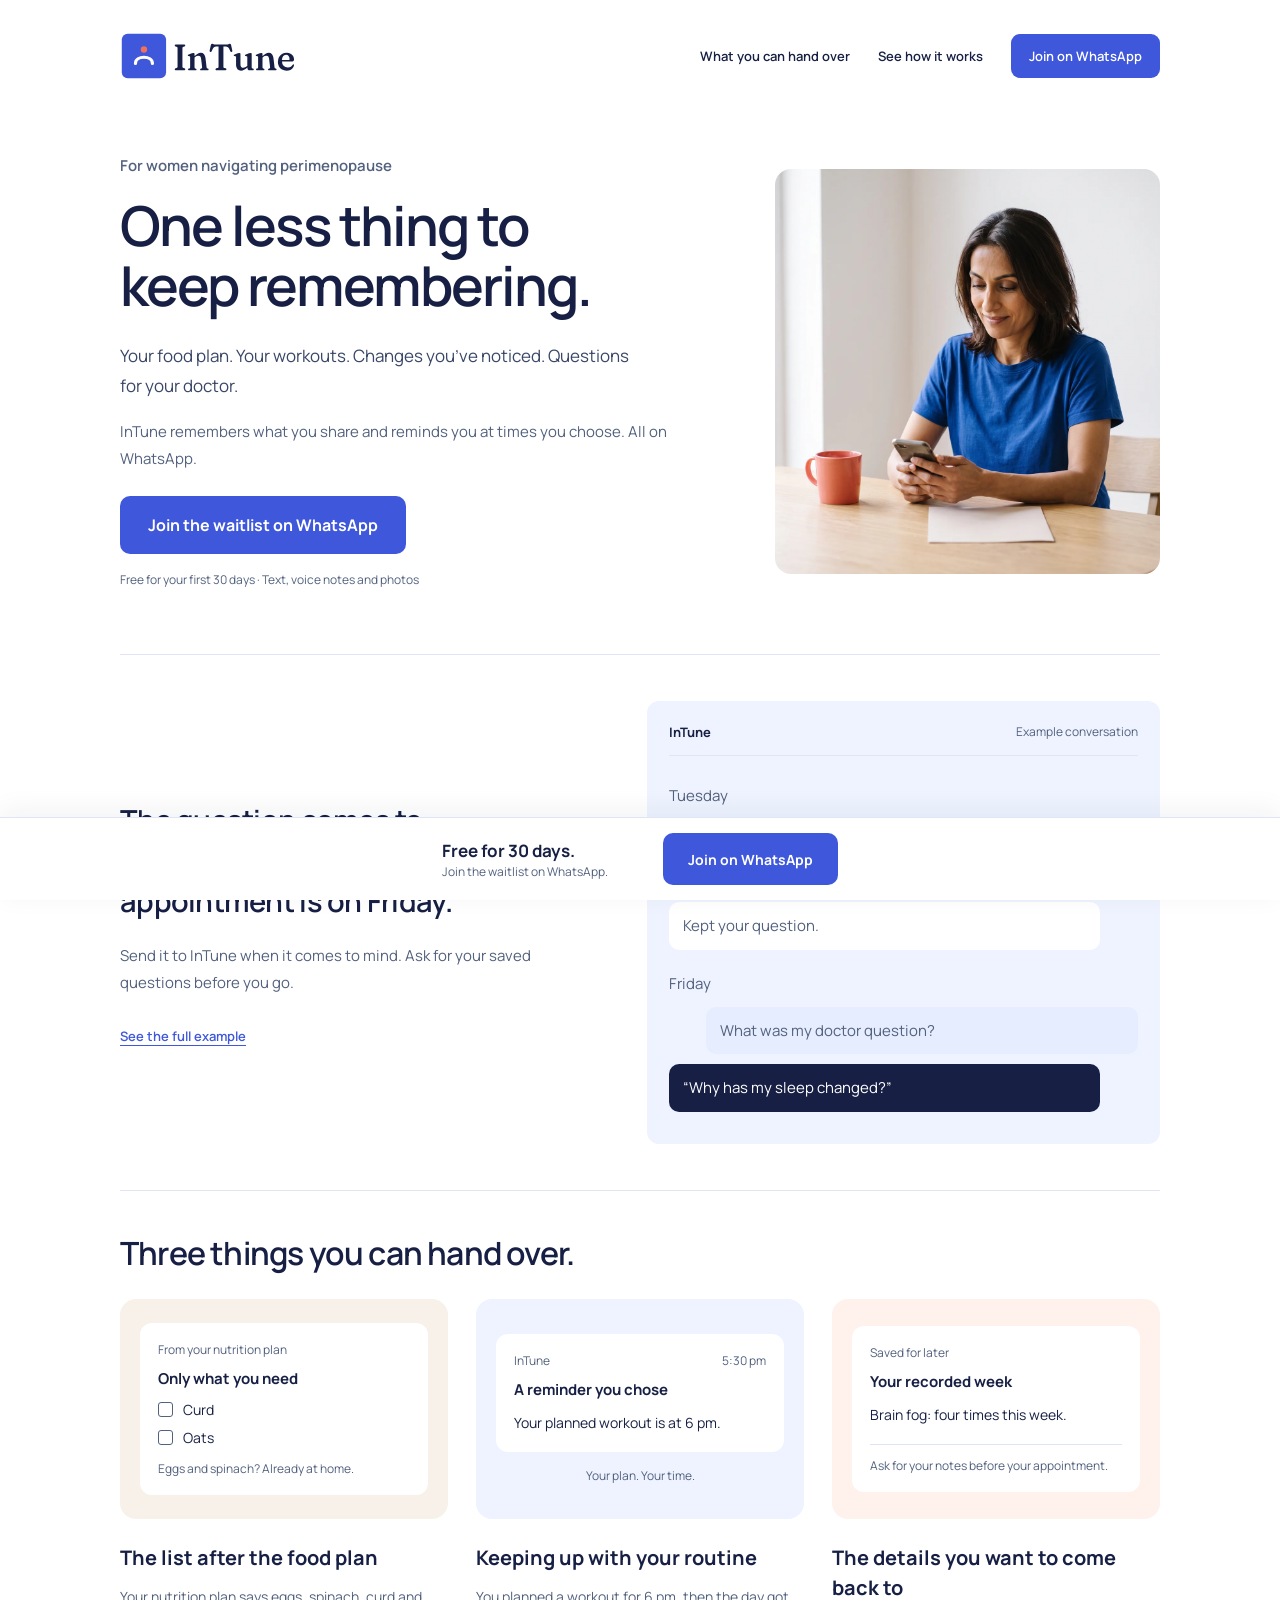
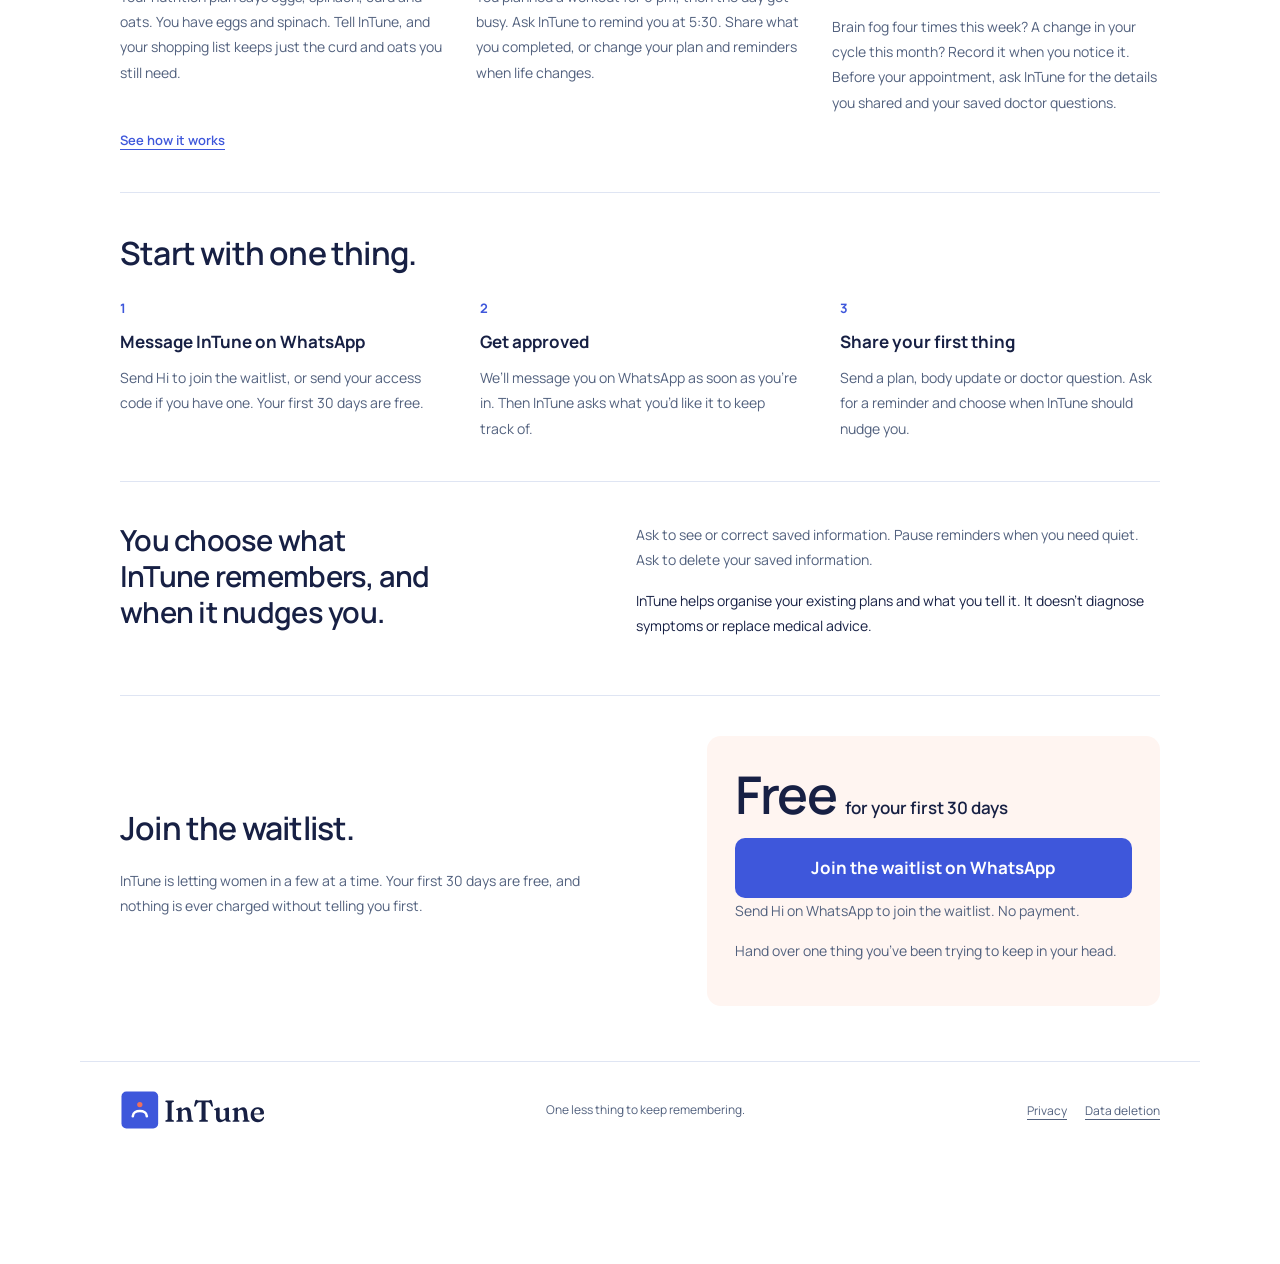
==== index.html @ be8af30e "InTune website for meetintune.com Co-Authored-By: Claude Opus 5.5 <noreply@anthropic.com>" ====
<!doctype html><html lang="en"><head><meta charset="utf-8"><meta name="viewport" content="width=device-width,initial-scale=1"><title>InTune · One less thing to keep remembering</title><link rel="stylesheet" href="/pilot/style-user-order.css"><link rel="icon" type="image/svg+xml" href="/pilot/brand/intune-profile.svg"></head><body><header><a class="wordmark" href="/" aria-label="InTune home"><img src="/pilot/brand/intune-logo.svg" alt="InTune" width="174" height="52"></a><nav aria-label="Page navigation"><a href="/#help">What you can hand over</a><a href="/how-it-works.html">See how it works</a><a class="nav-action" href="https://wa.me/918147494303?text=Hi">Join on WhatsApp</a></nav></header><main>
<section class="hero"><div><p class="audience">For women navigating perimenopause</p><h1>One less thing to keep remembering.</h1><p class="hero-lead">Your food plan. Your workouts. Changes you’ve noticed. Questions for your doctor.</p><p class="intro">InTune remembers what you share and reminds you at times you choose. All on WhatsApp.</p><a class="primary" href="https://wa.me/918147494303?text=Hi">Join the waitlist on WhatsApp</a><p class="small">Free for your first 30 days · Text, voice notes and photos</p></div><figure><img src="/pilot/images/maya-hero-20261012.webp" width="1200" height="1600" alt="A woman checking her phone at her table." fetchpriority="high"></figure></section>
<section class="doctor-moment"><div><h2>The question comes to you on Tuesday. Your appointment is on Friday.</h2><p>Send it to InTune when it comes to mind. Ask for your saved questions before you go.</p><a class="secondary" href="/how-it-works.html#doctor">See the full example</a></div><div class="chat"><div class="chat-title">InTune <span>Example conversation</span></div><p class="chat-day">Tuesday</p><p class="bubble mine">Keep this question for my doctor: why has my sleep changed?</p><p class="bubble">Kept your question.</p><p class="chat-day">Friday</p><p class="bubble mine">What was my doctor question?</p><p class="bubble answer">“Why has my sleep changed?”</p></div></section>
<section class="handovers" id="help"><h2>Three things you can hand over.</h2><div class="handover-grid"><article><div class="feature-visual grocery-visual"><div class="list-sheet"><span class="visual-label">From your nutrition plan</span><strong>Only what you need</strong><span class="list-row"><i></i> Curd</span><span class="list-row"><i></i> Oats</span><span class="list-done">Eggs and spinach? Already at home.</span></div></div><h3>The list after the food plan</h3><p>Your nutrition plan says eggs, spinach, curd and oats. You have eggs and spinach. Tell InTune, and your shopping list keeps just the curd and oats you still need.</p></article><article><div class="feature-visual reminder-visual"><div class="notification"><span class="visual-label">InTune <time>5:30 pm</time></span><strong>A reminder you chose</strong><p>Your planned workout is at 6 pm.</p></div><span class="time-choice">Your plan. Your time.</span></div><h3>Keeping up with your routine</h3><p>You planned a workout for 6 pm, then the day got busy. Ask InTune to remind you at 5:30. Share what you completed, or change your plan and reminders when life changes.</p></article><article><div class="feature-visual record-visual"><div class="record-sheet"><span class="visual-label">Saved for later</span><strong>Your recorded week</strong><p>Brain fog: four times this week.</p><span class="record-footer">Ask for your notes before your appointment.</span></div></div><h3>The details you want to come back to</h3><p>Brain fog four times this week? A change in your cycle this month? Record it when you notice it. Before your appointment, ask InTune for the details you shared and your saved doctor questions.</p></article></div><a class="secondary" href="/how-it-works.html">See how it works</a></section>
<section class="start" id="start"><h2>Start with one thing.</h2><div class="steps"><article><span class="step">1</span><h3>Message InTune on WhatsApp</h3><p>Send Hi to join the waitlist, or send your access code if you have one. Your first 30 days are free.</p></article><article><span class="step">2</span><h3>Get approved</h3><p>We’ll message you on WhatsApp as soon as you’re in. Then InTune asks what you’d like it to keep track of.</p></article><article><span class="step">3</span><h3>Share your first thing</h3><p>Send a plan, body update or doctor question. Ask for a reminder and choose when InTune should nudge you.</p></article></div></section>
<section class="trust"><div><h2>You choose what InTune remembers, and when it nudges you.</h2></div><div><p>Ask to see or correct saved information. Pause reminders when you need quiet. Ask to delete your saved information.</p><p class="boundary">InTune helps organise your existing plans and what you tell it. It doesn’t diagnose symptoms or replace medical advice.</p></div></section>
<section class="offer" id="pilot"><div><h2>Join the waitlist.</h2><p>InTune is letting women in a few at a time. Your first 30 days are free, and nothing is ever charged without telling you first.</p></div><div class="offer-action"><p class="price">Free <span>for your first 30 days</span></p><a class="primary" id="begin" href="https://wa.me/918147494303?text=Hi">Join the waitlist on WhatsApp</a><p class="payment-route">Send Hi on WhatsApp to join the waitlist. No payment.</p><p class="end-line">Hand over one thing you’ve been trying to keep in your head.</p></div></section>
</main><footer><a class="wordmark" href="/" aria-label="InTune home"><img src="/pilot/brand/intune-logo.svg" alt="InTune" width="174" height="52"></a><p>One less thing to keep remembering.</p><div><a href="/privacy.html">Privacy</a><a href="/data-deletion.html">Data deletion</a></div></footer><aside class="start-bar" aria-label="Start InTune"><div><strong>Free for 30 days.</strong><span>Join the waitlist on WhatsApp.</span></div><a class="primary" href="https://wa.me/918147494303?text=Hi">Join on WhatsApp</a></aside><script src="/pilot/ad-entry.js" defer></script></body></html>
---- pilot/style-user-order.css ----
@import url('fonts-20261012.css');
:root{font-family:Manrope,sans-serif;color:#172044;background:#fff;font-synthesis:none;--blue:#3e57db;--ink:#172044;--muted:#52617e;--line:#dfe5f3;--soft:#eef3ff}*{box-sizing:border-box}body{margin:0}html{scroll-behavior:smooth;scroll-padding-top:30px}::selection{background:#3e57db;color:white}a{color:inherit;text-underline-offset:4px}a:focus-visible,summary:focus-visible{outline:3px solid #ef705c;outline-offset:5px}a,summary{touch-action:manipulation}header,main,footer{max-width:1120px;padding-left:40px;padding-right:40px;margin:auto}header{display:flex;justify-content:space-between;align-items:center;padding-top:27px;padding-bottom:27px}.wordmark{font-weight:800;font-size:30px;letter-spacing:-.035em;text-decoration:none}.wordmark span{color:var(--blue)}nav{display:flex;align-items:center;gap:28px;font-size:13px;font-weight:600}nav a{text-decoration:none}.nav-action{background:var(--soft);padding:12px 18px;border-radius:9px}.hero{display:grid;grid-template-columns:1.3fr .85fr;gap:65px;align-items:center;padding:40px 0 64px}h1{font-size:58px;line-height:1.12;letter-spacing:-.035em;font-weight:600;margin:0 0 25px;text-wrap:balance}h1 span{color:var(--blue)}.hero-lead{font-size:18px;line-height:1.8;max-width:530px;color:#394667;margin:0 0 28px}.primary{background:var(--blue);color:#fff;display:inline-flex;align-items:center;justify-content:center;gap:20px;text-decoration:none;font-size:14px;font-weight:700;padding:16px 23px;border-radius:10px;min-height:52px;transition:background .18s}.primary:hover{background:#2c42ba}.small{font-size:12px;line-height:1.8;color:var(--muted);margin:15px 0 0}.hero figure{margin:0}.hero img{display:block;width:100%;height:405px;object-fit:cover;object-position:center 40%;border-radius:16px}.hero figcaption{font-size:10px;color:var(--muted);margin-top:10px;text-align:right}h2{font-size:32px;font-weight:600;line-height:1.25;letter-spacing:-.025em;margin:0 0 20px;text-wrap:balance}h3{font-size:19px;font-weight:700;line-height:1.5;margin:0 0 11px}p{line-height:1.8}section{scroll-margin-top:30px}.problem{border-top:1px solid var(--line);padding:38px 0 48px;display:grid;grid-template-columns:1fr 1.15fr;gap:65px}.problem h2{font-size:28px;max-width:340px;margin:0}.problem p{font-size:15px;color:var(--muted);margin:0;max-width:530px}.features{padding:28px 0 55px}.feature-grid{display:grid;grid-template-columns:1fr 1fr;column-gap:68px;row-gap:30px;margin-top:30px}.feature-grid article{border-top:1px solid var(--line);padding-top:22px}.feature-grid p{font-size:14px;color:var(--muted);margin:0;max-width:440px}.how{border-top:1px solid var(--line);padding:45px 0 52px}.steps{display:grid;grid-template-columns:repeat(3,1fr);gap:40px;margin-top:26px}.step{font-size:13px;font-weight:700;color:var(--blue);display:block;margin-bottom:12px}.steps h3{font-size:17px}.steps p{font-size:14px;color:var(--muted);margin:0}.demo{background:var(--soft);padding:38px;border-radius:16px;display:grid;grid-template-columns:.9fr 1.1fr;gap:45px;align-items:center;margin:0 0 60px}.demo-copy>p{font-size:14px;color:var(--muted);margin:0}.demo-copy .demo-label{font-size:11px;margin-top:22px}.chat{background:white;padding:22px;border-radius:12px}.chat-title{display:flex;justify-content:space-between;gap:16px;border-bottom:1px solid var(--line);padding-bottom:14px;margin-bottom:16px;font-size:13px;font-weight:700}.chat-title span{font-size:11px;font-weight:400;color:var(--muted)}.bubble{font-size:12px;line-height:1.7;background:#f4f6fc;max-width:92%;padding:11px 14px;border-radius:10px;margin:10px 0}.mine{background:#e6edff;margin-left:auto}.answer{background:var(--ink);color:white}.offer{display:grid;grid-template-columns:1.15fr 1fr;gap:65px;align-items:center;padding:0 0 55px}.offer>div>p{font-size:14px;color:var(--muted);max-width:490px;margin:0 0 15px}.offer .offer-action{background:#fff5f1;border-radius:14px;padding:28px}.offer-action .price{font-size:52px;line-height:1.2;font-weight:600;color:var(--ink);letter-spacing:-.03em;margin:0 0 12px}.price span{font-size:17px;letter-spacing:0}.offer-action .offer-terms{font-size:13px}.offer-action .primary{width:100%}.offer-action .small{font-size:11px;margin:15px 0 0}.faq{border-top:1px solid var(--line);padding:40px 0;display:grid;grid-template-columns:.65fr 1.35fr;gap:65px}.faq h2{font-size:27px}.faq details{border-bottom:1px solid var(--line)}summary{font-size:14px;font-weight:600;cursor:pointer;padding:18px 25px 18px 0;min-height:54px}.faq p{font-size:13px;color:var(--muted);margin:0 0 20px}.pilot-note{font-size:11px;color:var(--muted);margin:0 0 24px}footer{border-top:1px solid var(--line);padding-top:24px;padding-bottom:28px;display:flex;align-items:center;justify-content:space-between;gap:24px}footer p,footer div{font-size:11px;color:var(--muted)}footer div{display:flex;gap:18px}body{scrollbar-color:#3e57db #eef3ff}@media(max-width:950px){.hero{gap:32px}h1{font-size:48px}.hero img{height:385px}.problem,.offer,.faq{gap:35px}.feature-grid{column-gap:35px}.demo{gap:28px;padding:30px}}@media(max-width:650px){header,main,footer{padding-left:22px;padding-right:22px}header{padding-top:20px;padding-bottom:20px}.wordmark{font-size:27px}nav{gap:12px}nav a:not(.nav-action){display:none}.nav-action{font-size:12px;padding:10px 14px}.hero{grid-template-columns:1fr;padding:24px 0 32px;gap:28px}h1{font-size:40px;line-height:1.15;letter-spacing:-.03em;margin-bottom:20px;max-width:420px}.hero-lead{font-size:16px;line-height:1.8;margin-bottom:22px}.hero img{height:285px;object-position:center 35%}.hero figcaption{font-size:9px}.problem{grid-template-columns:1fr;gap:15px;padding:28px 0 30px}.problem h2{font-size:25px}.problem p{font-size:14px}h2{font-size:26px}.features{padding:16px 0 34px}.feature-grid{grid-template-columns:1fr;gap:22px;margin-top:20px}.feature-grid article{padding-top:18px}h3{font-size:18px}.how{padding:30px 0}.steps{grid-template-columns:1fr;gap:24px;margin-top:24px}.step{margin-bottom:5px}.steps h3{margin-bottom:6px}.demo{grid-template-columns:1fr;padding:24px 20px;gap:25px;margin-bottom:36px}.demo-copy .demo-label{margin-top:8px}.chat{padding:17px}.offer{grid-template-columns:1fr;gap:20px;padding-bottom:36px}.offer .offer-action{padding:24px}.faq{grid-template-columns:1fr;gap:5px;padding:30px 0}.faq h2{font-size:25px}.pilot-note{font-size:10px}footer{flex-wrap:wrap;gap:15px}footer p{width:100%;order:3;margin:0}}@media(prefers-reduced-motion:reduce){html{scroll-behavior:auto}.primary{transition:none}}

.hero h1{font-size:49px;line-height:1.13}.hero-lead{font-size:16px;margin-bottom:16px}.hero-jobs{padding-left:21px;margin:0 0 24px;color:#394667;font-size:14px;line-height:1.8}.hero-jobs li{padding:3px 0}.features{border-top:1px solid var(--line);padding-top:40px}.feature-grid .feature-example{margin-top:14px;font-size:12px;color:#172044}.scope-note{font-size:12px;color:#52617e;border-top:1px solid var(--line);padding-top:20px;margin:28px 0 0}@media(max-width:650px){.hero h1{font-size:36px}.hero-lead{font-size:15px}.hero-jobs{font-size:13px}.features{padding-top:30px}}

.pilot-note,.offer-action .small,footer p,footer div,.demo-copy .demo-label,.chat-title span{font-size:12px}

.audience{font-size:15px;font-weight:600;color:#52617e;margin:0 0 16px}.hero h1{font-size:55px;line-height:1.1}.hero-lead{font-size:17px;line-height:1.8}.hero .intro{font-size:15px;line-height:1.8;color:#52617e;margin:0 0 24px}.primary{gap:12px}.secondary{display:inline-block;color:#3e57db;font-size:13px;font-weight:600;margin-top:16px}.doctor-moment{display:grid;grid-template-columns:1fr 1.1fr;gap:60px;align-items:center;border-top:1px solid var(--line);padding:46px 0}.doctor-moment h2{font-size:29px;line-height:1.4}.doctor-moment>div>p{font-size:15px;color:#52617e}.chat-day{font-size:12px;color:#52617e;padding-top:10px;margin:0}.doctor-moment .chat{background:#eef3ff}.doctor-moment .bubble:not(.mine):not(.answer){background:#fff}.handovers{border-top:1px solid var(--line);padding:42px 0}.handover-grid{display:grid;grid-template-columns:repeat(3,1fr);gap:34px;margin-top:26px}.handover-grid h3{font-size:20px}.handover-grid p{font-size:14px;color:#52617e;margin:0}.start{border-top:1px solid var(--line);padding:40px 0}.trust{border-top:1px solid var(--line);padding:40px 0;display:grid;grid-template-columns:1fr 1.15fr;gap:60px}.trust h2{font-size:29px}.trust p{font-size:14px;color:#52617e;margin:0 0 16px}.trust .boundary{color:#172044}.offer{border-top:1px solid var(--line);padding-top:40px}.end-line{font-size:12px;color:#52617e;margin-top:16px}.examples-intro{padding:38px 0 20px}.examples-intro h1{font-size:44px}.examples-intro p{font-size:16px;color:#52617e}.example-section{border-top:1px solid var(--line);padding:34px 0;display:grid;grid-template-columns:.9fr 1.1fr;gap:55px;align-items:center}.example-section p{font-size:14px;color:#52617e}.example-section .chat{background:#eef3ff}.example-section .bubble:not(.mine):not(.answer){background:#fff}.example-section .bubble.answer{color:#fff}.example-section .bubble{font-size:13px}.examples-footer{padding:35px 0}.examples-footer p{font-size:14px;color:#52617e}@media(max-width:650px){.hero h1{font-size:42px}.hero-lead{font-size:16px}.hero .intro{font-size:14px}.audience{font-size:13px}.doctor-moment,.trust,.example-section{grid-template-columns:1fr;gap:24px;padding:30px 0}.doctor-moment h2,.trust h2{font-size:26px}.handover-grid{grid-template-columns:1fr;gap:25px}.handover-grid article+article{border-top:1px solid var(--line);padding-top:22px}.handover-grid h3{font-size:20px}.handovers,.start{padding:30px 0}.examples-intro h1{font-size:34px}.offer{padding-top:30px}.trust p{font-size:13px}}

.doctor-moment .bubble.answer{color:#fff}

/* Founder-requested visual examples and persistent start action. */
body{padding-bottom:102px}html{scroll-padding-bottom:115px}.nav-action{background:var(--blue);color:#fff;min-height:44px;display:inline-flex;align-items:center}.nav-action:hover{background:#2c42ba}.hero .primary{min-height:58px;padding:18px 28px;font-size:16px}.visual-caption{font-size:12px;color:var(--muted);margin:0 0 24px}.handover-grid{gap:28px}.feature-visual{height:220px;display:flex;align-items:center;justify-content:center;margin:0 0 24px;padding:24px 20px;border-radius:16px}.grocery-visual{background:#f7f1e9}.reminder-visual{background:#eef3ff;flex-direction:column;gap:15px}.record-visual{background:#fff1ec}.list-sheet,.record-sheet,.notification{width:100%;background:#fff;padding:18px;border-radius:12px}.visual-label{display:block;font-size:12px;color:#52617e;margin-bottom:10px}.visual-label time{float:right}.feature-visual strong{font-size:15px;line-height:1.5;display:block;color:#172044;margin-bottom:10px}.list-row{display:flex;align-items:center;gap:10px;font-size:14px;margin:9px 0}.list-row i{width:15px;height:15px;display:inline-block;border:1.5px solid #52617e;border-radius:3px}.list-done{font-size:12px;color:#52617e;display:block;margin-top:13px}.feature-visual p{font-size:14px;line-height:1.6;color:#172044;margin:0}.time-choice,.record-footer{font-size:12px;color:#52617e}.record-footer{display:block;margin-top:18px;border-top:1px solid #dfe5f3;padding-top:12px}.payment-route{font-size:12px;color:#52617e;margin:14px 0 0}.offer-action .primary{min-height:60px;font-size:17px}.reminder-sender{display:block;font-size:12px;font-weight:700;margin-bottom:8px;color:#fff}.example-section .incoming-reminder{background:#172044;color:#fff}.start-bar{position:fixed;z-index:10;bottom:0;left:0;right:0;display:flex;align-items:center;justify-content:center;gap:55px;background:#fff;border-top:1px solid #dfe5f3;padding:15px 24px max(15px,env(safe-area-inset-bottom));box-shadow:0 -6px 28px rgba(23,32,68,.06)}.start-bar strong{display:block;font-size:17px;line-height:1.5}.start-bar span{display:block;font-size:12px;color:#52617e}.start-bar .primary{min-height:52px;font-size:14px;padding:14px 25px}@media(max-width:650px){body{padding-bottom:104px}.feature-visual{height:230px;padding:27px 30px;margin-bottom:20px}.handover-grid article+article{padding-top:28px}.hero .primary{width:100%;font-size:16px}.start-bar{justify-content:space-between;gap:12px;padding:12px 16px max(12px,env(safe-area-inset-bottom))}.start-bar strong{font-size:15px}.start-bar .primary{font-size:13px;min-height:50px;padding:12px 16px}.offer-action .primary{font-size:16px}.feature-visual strong{font-size:17px}.feature-visual p{font-size:15px}}

/* Founder-approved identity: round-two option 2, 12 October 2026. */
.wordmark{display:inline-flex;align-items:center}.wordmark img{display:block;width:174px;height:auto}footer .wordmark img{width:144px}@media(max-width:650px){.wordmark img{width:148px}footer .wordmark img{width:140px}}
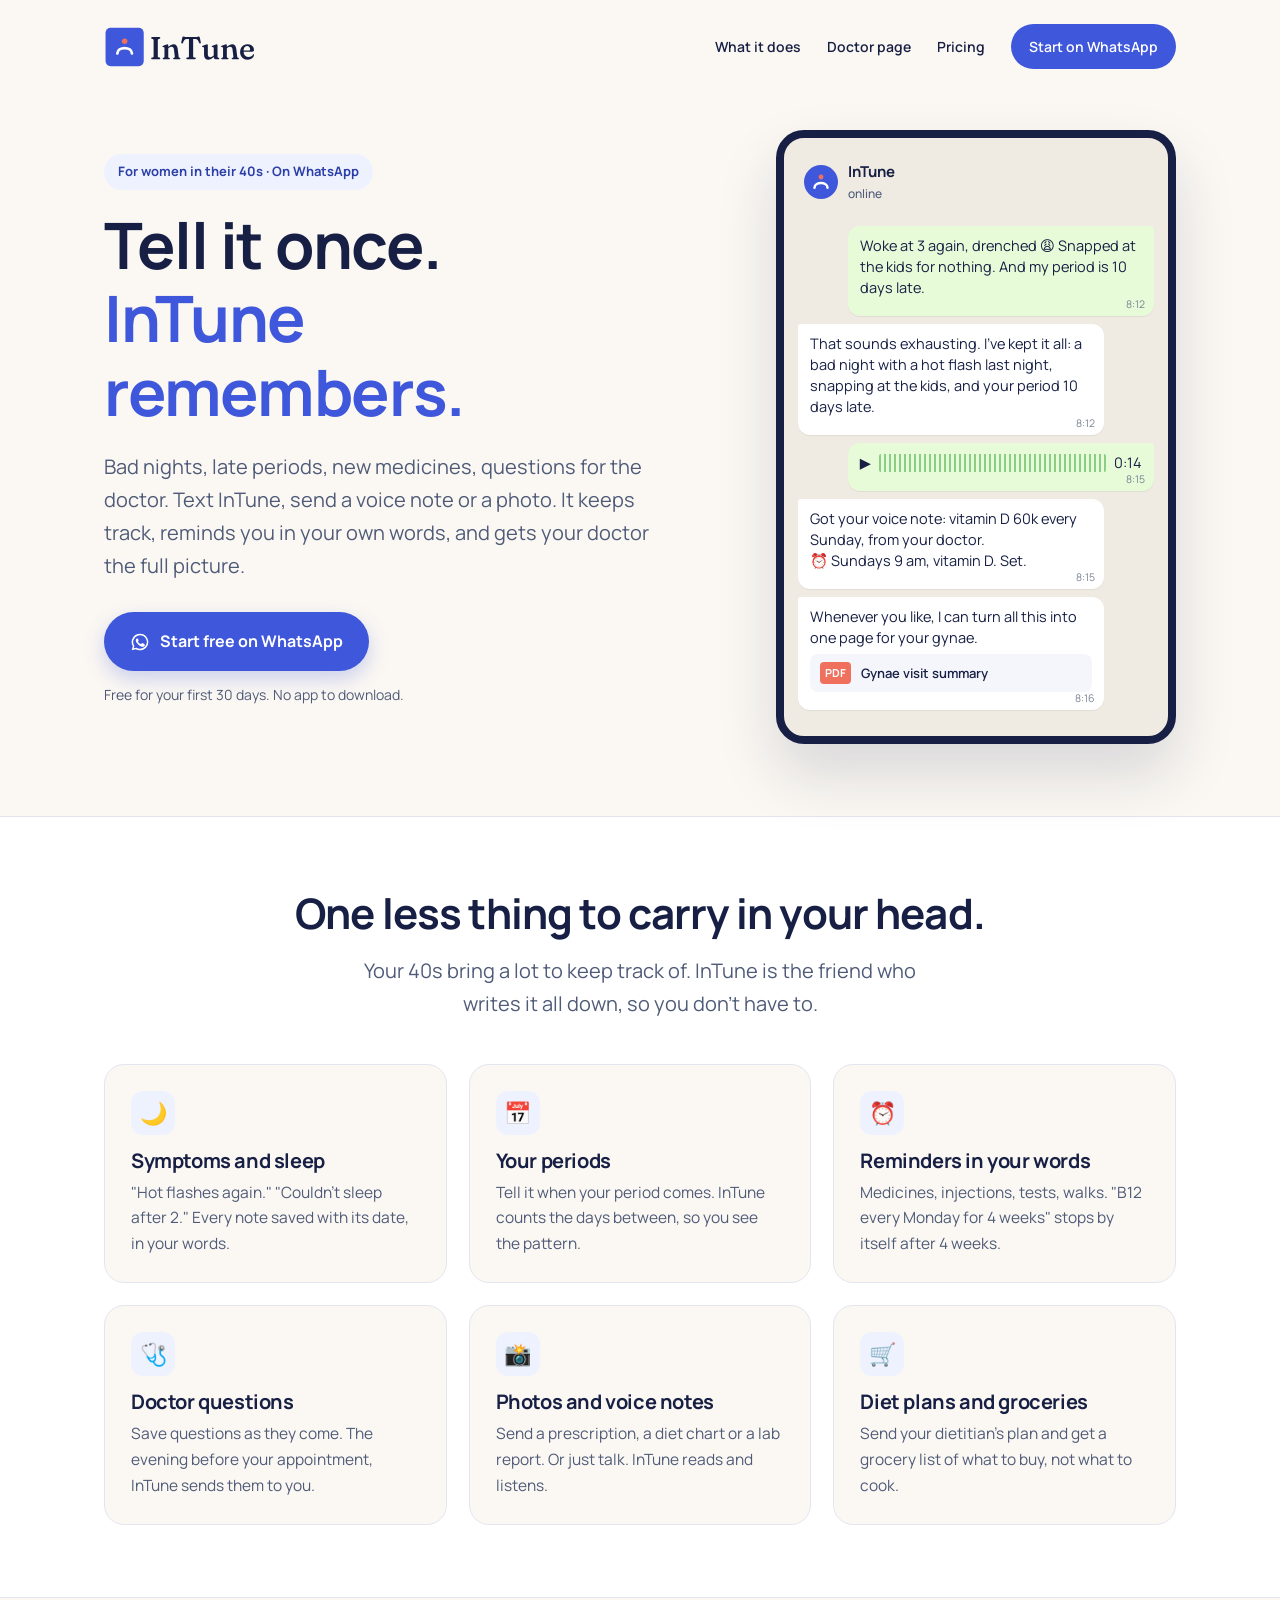
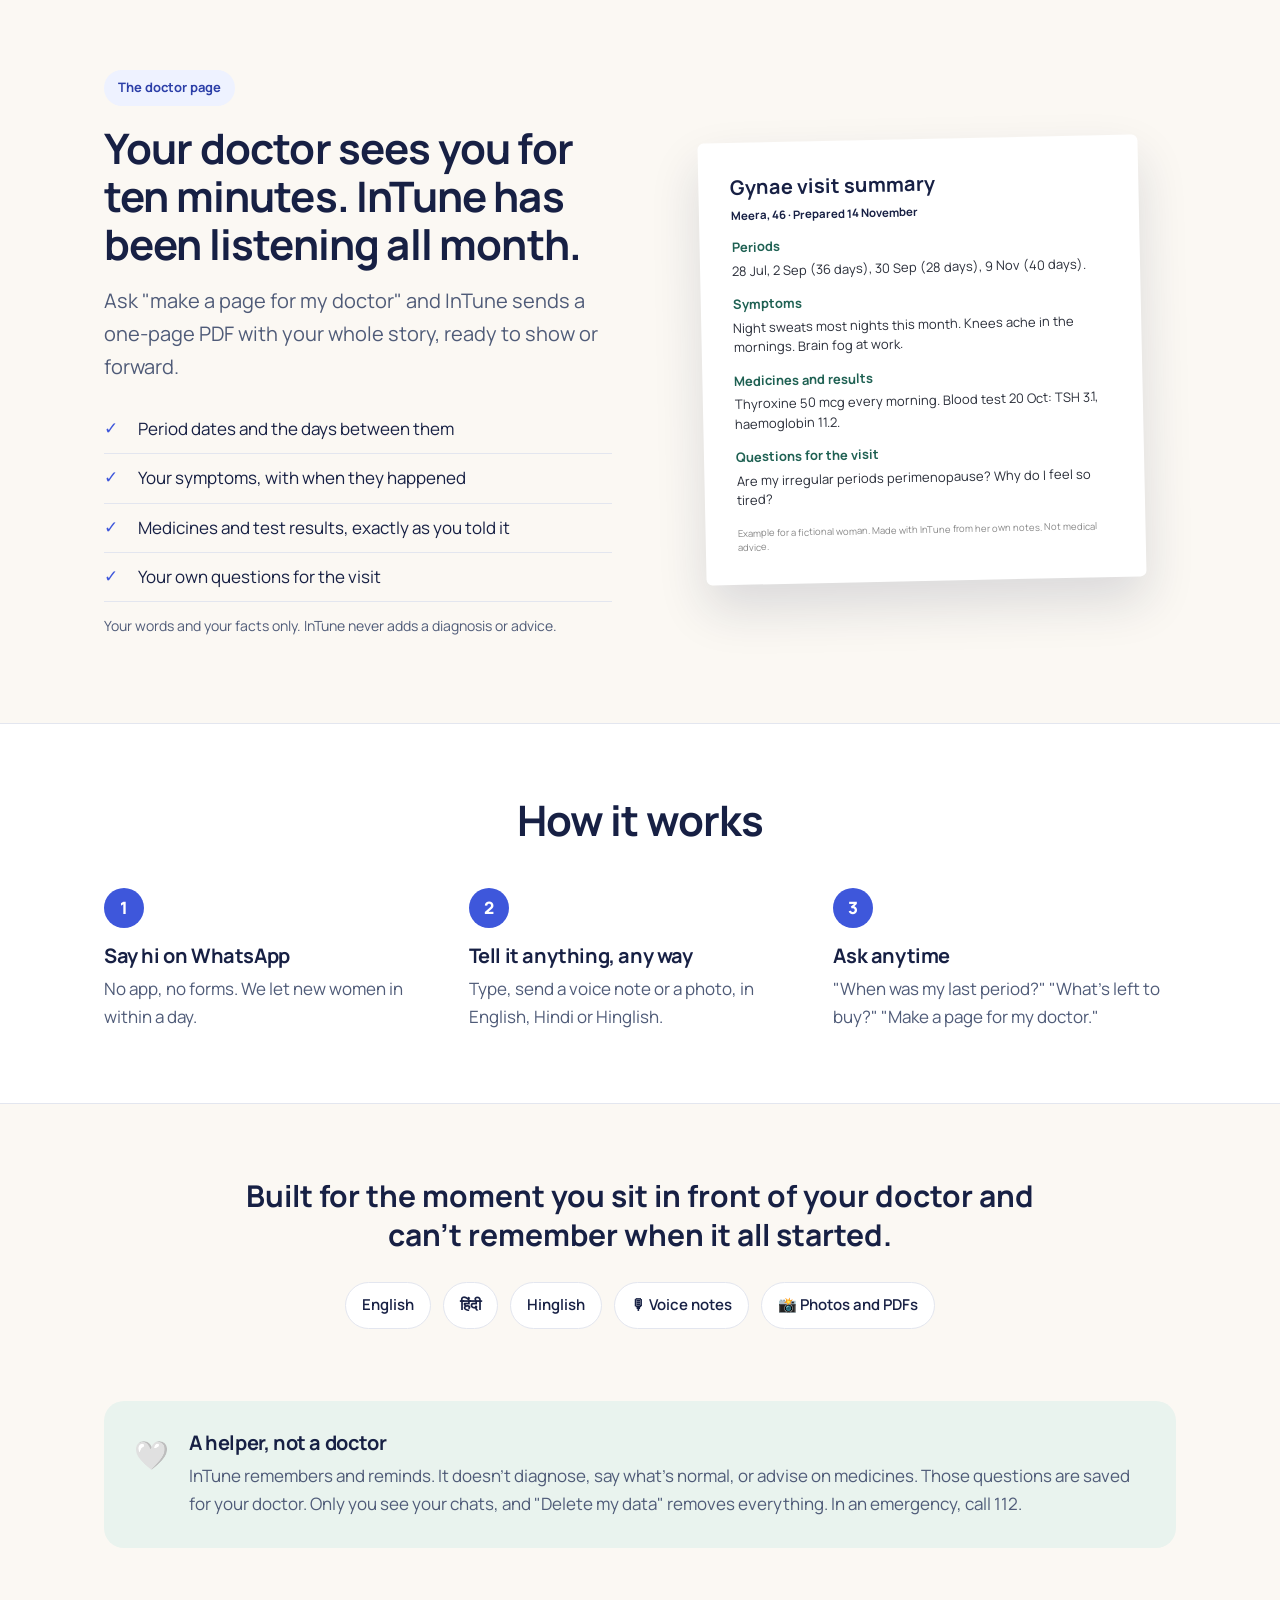
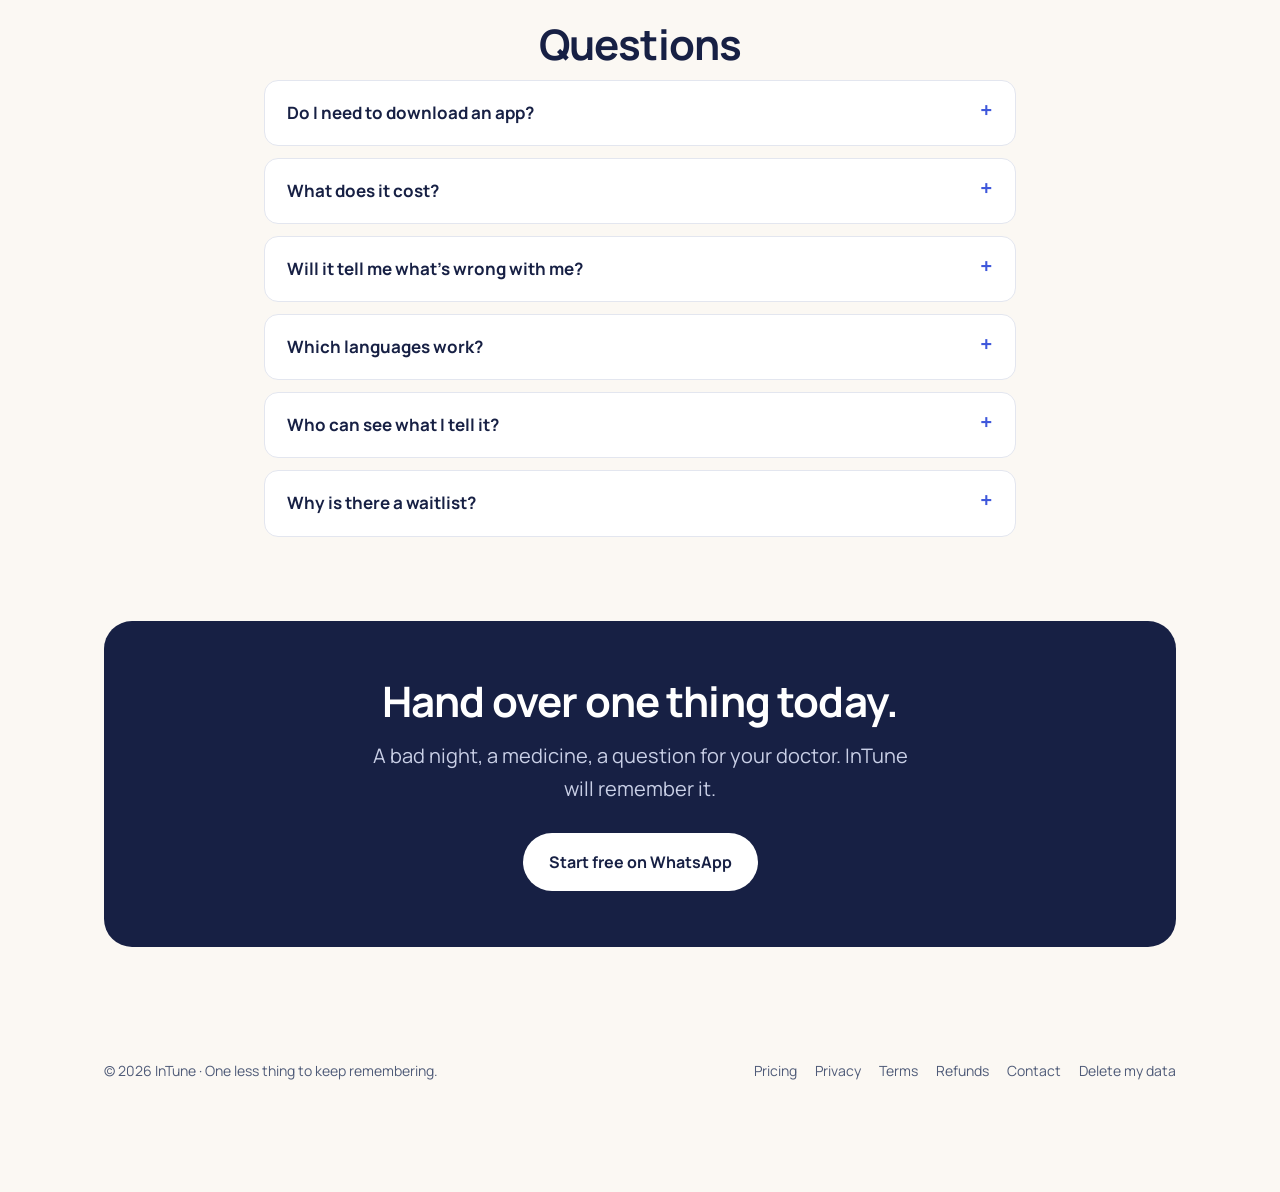
==== commit 9325d7f0: "Website redesign and new copy; pricing, terms, refund and contact pages for Razorpay Co-Authored-By:" ====
--- a/index.html
+++ b/index.html
@@ -1,8 +1,144 @@
-<!doctype html><html lang="en"><head><meta charset="utf-8"><meta name="viewport" content="width=device-width,initial-scale=1"><title>InTune · One less thing to keep remembering</title><link rel="stylesheet" href="/pilot/style-user-order.css"><link rel="icon" type="image/svg+xml" href="/pilot/brand/intune-profile.svg"></head><body><header><a class="wordmark" href="/" aria-label="InTune home"><img src="/pilot/brand/intune-logo.svg" alt="InTune" width="174" height="52"></a><nav aria-label="Page navigation"><a href="/#help">What you can hand over</a><a href="/how-it-works.html">See how it works</a><a class="nav-action" href="https://wa.me/918147494303?text=Hi">Join on WhatsApp</a></nav></header><main>
-<section class="hero"><div><p class="audience">For women navigating perimenopause</p><h1>One less thing to keep remembering.</h1><p class="hero-lead">Your food plan. Your workouts. Changes you’ve noticed. Questions for your doctor.</p><p class="intro">InTune remembers what you share and reminds you at times you choose. All on WhatsApp.</p><a class="primary" href="https://wa.me/918147494303?text=Hi">Join the waitlist on WhatsApp</a><p class="small">Free for your first 30 days · Text, voice notes and photos</p></div><figure><img src="/pilot/images/maya-hero-20261012.webp" width="1200" height="1600" alt="A woman checking her phone at her table." fetchpriority="high"></figure></section>
-<section class="doctor-moment"><div><h2>The question comes to you on Tuesday. Your appointment is on Friday.</h2><p>Send it to InTune when it comes to mind. Ask for your saved questions before you go.</p><a class="secondary" href="/how-it-works.html#doctor">See the full example</a></div><div class="chat"><div class="chat-title">InTune <span>Example conversation</span></div><p class="chat-day">Tuesday</p><p class="bubble mine">Keep this question for my doctor: why has my sleep changed?</p><p class="bubble">Kept your question.</p><p class="chat-day">Friday</p><p class="bubble mine">What was my doctor question?</p><p class="bubble answer">“Why has my sleep changed?”</p></div></section>
-<section class="handovers" id="help"><h2>Three things you can hand over.</h2><div class="handover-grid"><article><div class="feature-visual grocery-visual"><div class="list-sheet"><span class="visual-label">From your nutrition plan</span><strong>Only what you need</strong><span class="list-row"><i></i> Curd</span><span class="list-row"><i></i> Oats</span><span class="list-done">Eggs and spinach? Already at home.</span></div></div><h3>The list after the food plan</h3><p>Your nutrition plan says eggs, spinach, curd and oats. You have eggs and spinach. Tell InTune, and your shopping list keeps just the curd and oats you still need.</p></article><article><div class="feature-visual reminder-visual"><div class="notification"><span class="visual-label">InTune <time>5:30 pm</time></span><strong>A reminder you chose</strong><p>Your planned workout is at 6 pm.</p></div><span class="time-choice">Your plan. Your time.</span></div><h3>Keeping up with your routine</h3><p>You planned a workout for 6 pm, then the day got busy. Ask InTune to remind you at 5:30. Share what you completed, or change your plan and reminders when life changes.</p></article><article><div class="feature-visual record-visual"><div class="record-sheet"><span class="visual-label">Saved for later</span><strong>Your recorded week</strong><p>Brain fog: four times this week.</p><span class="record-footer">Ask for your notes before your appointment.</span></div></div><h3>The details you want to come back to</h3><p>Brain fog four times this week? A change in your cycle this month? Record it when you notice it. Before your appointment, ask InTune for the details you shared and your saved doctor questions.</p></article></div><a class="secondary" href="/how-it-works.html">See how it works</a></section>
-<section class="start" id="start"><h2>Start with one thing.</h2><div class="steps"><article><span class="step">1</span><h3>Message InTune on WhatsApp</h3><p>Send Hi to join the waitlist, or send your access code if you have one. Your first 30 days are free.</p></article><article><span class="step">2</span><h3>Get approved</h3><p>We’ll message you on WhatsApp as soon as you’re in. Then InTune asks what you’d like it to keep track of.</p></article><article><span class="step">3</span><h3>Share your first thing</h3><p>Send a plan, body update or doctor question. Ask for a reminder and choose when InTune should nudge you.</p></article></div></section>
-<section class="trust"><div><h2>You choose what InTune remembers, and when it nudges you.</h2></div><div><p>Ask to see or correct saved information. Pause reminders when you need quiet. Ask to delete your saved information.</p><p class="boundary">InTune helps organise your existing plans and what you tell it. It doesn’t diagnose symptoms or replace medical advice.</p></div></section>
-<section class="offer" id="pilot"><div><h2>Join the waitlist.</h2><p>InTune is letting women in a few at a time. Your first 30 days are free, and nothing is ever charged without telling you first.</p></div><div class="offer-action"><p class="price">Free <span>for your first 30 days</span></p><a class="primary" id="begin" href="https://wa.me/918147494303?text=Hi">Join the waitlist on WhatsApp</a><p class="payment-route">Send Hi on WhatsApp to join the waitlist. No payment.</p><p class="end-line">Hand over one thing you’ve been trying to keep in your head.</p></div></section>
-</main><footer><a class="wordmark" href="/" aria-label="InTune home"><img src="/pilot/brand/intune-logo.svg" alt="InTune" width="174" height="52"></a><p>One less thing to keep remembering.</p><div><a href="/privacy.html">Privacy</a><a href="/data-deletion.html">Data deletion</a></div></footer><aside class="start-bar" aria-label="Start InTune"><div><strong>Free for 30 days.</strong><span>Join the waitlist on WhatsApp.</span></div><a class="primary" href="https://wa.me/918147494303?text=Hi">Join on WhatsApp</a></aside><script src="/pilot/ad-entry.js" defer></script></body></html>+<!doctype html>
+<html lang="en">
+<head>
+<meta charset="utf-8">
+<meta name="viewport" content="width=device-width,initial-scale=1">
+<title>InTune · Tell it once. It remembers.</title>
+<meta name="description" content="InTune is a private helper on WhatsApp for women in their 40s. Text it, send a voice note or a photo. It remembers your symptoms, periods and medicines, reminds you in your own words, and gets your doctor the full picture.">
+<meta property="og:title" content="InTune · Tell it once. It remembers.">
+<meta property="og:description" content="A private helper on WhatsApp for your 40s. It remembers, reminds, and gets you ready for the doctor.">
+<meta property="og:image" content="https://meetintune.com/pilot/brand/intune-profile-1024.png">
+<link rel="icon" type="image/svg+xml" href="/pilot/brand/intune-profile.svg">
+<link rel="stylesheet" href="/site.css">
+</head>
+<body>
+<div class="wrap">
+<header class="top">
+  <a class="logo" href="/" aria-label="InTune home"><img src="/pilot/brand/intune-logo.svg" alt="InTune" width="150" height="50"></a>
+  <nav aria-label="Main">
+    <a href="#what">What it does</a>
+    <a href="#doctor">Doctor page</a>
+    <a href="/pricing.html">Pricing</a>
+    <a class="cta" href="https://wa.me/918147494303?text=Hi">Start on WhatsApp</a>
+  </nav>
+</header>
+
+<section class="hero">
+  <div>
+    <span class="pill">For women in their 40s · On WhatsApp</span>
+    <h1>Tell it once.<br><span class="accent">InTune remembers.</span></h1>
+    <p class="lead">Bad nights, late periods, new medicines, questions for the doctor. Text InTune, send a voice note or a photo. It keeps track, reminds you in your own words, and gets your doctor the full picture.</p>
+    <a class="btn" href="https://wa.me/918147494303?text=Hi"><svg viewBox="0 0 24 24" fill="currentColor" aria-hidden="true"><path d="M12 2a10 10 0 0 0-8.6 15.1L2 22l5-1.3A10 10 0 1 0 12 2Zm0 18.2a8.2 8.2 0 0 1-4.2-1.2l-.3-.2-3 .8.8-2.9-.2-.3A8.2 8.2 0 1 1 12 20.2Zm4.5-6.1c-.2-.1-1.5-.7-1.7-.8s-.4-.1-.6.1-.7.8-.8 1-.3.2-.5.1a6.7 6.7 0 0 1-3.3-2.9c-.2-.4.3-.4.8-1.3.1-.2 0-.3 0-.4l-.8-1.8c-.2-.5-.4-.4-.6-.4h-.5a1 1 0 0 0-.7.3 3 3 0 0 0-.9 2.2 5.2 5.2 0 0 0 1.1 2.8 11.9 11.9 0 0 0 4.6 4c1.7.7 2.4.8 3.2.7a2.8 2.8 0 0 0 1.8-1.3 2.3 2.3 0 0 0 .2-1.3c-.1-.1-.3-.2-.5-.3Z"/></svg>Start free on WhatsApp</a>
+    <p class="note">Free for your first 30 days. No app to download.</p>
+  </div>
+  <div class="phone" aria-label="An example InTune conversation">
+    <div class="bar"><img src="/pilot/brand/intune-profile.svg" alt=""><div>InTune<small>online</small></div></div>
+    <div class="msg her">Woke at 3 again, drenched 😩 Snapped at the kids for nothing. And my period is 10 days late.<time>8:12</time></div>
+    <div class="msg in">That sounds exhausting. I've kept it all: a bad night with a hot flash last night, snapping at the kids, and your period 10 days late.<time>8:12</time></div>
+    <div class="msg her voice">▶ <span class="wave"></span> 0:14<time>8:15</time></div>
+    <div class="msg in">Got your voice note: vitamin D 60k every Sunday, from your doctor.<br>⏰ Sundays 9 am, vitamin D. Set.<time>8:15</time></div>
+    <div class="msg in">Whenever you like, I can turn all this into one page for your gynae.<div class="file"><b>PDF</b> Gynae visit summary</div><time>8:16</time></div>
+  </div>
+</section>
+</div>
+
+<section class="band" id="what">
+  <div class="wrap center">
+    <h2>One less thing to carry in your head.</h2>
+    <p class="lead">Your 40s bring a lot to keep track of. InTune is the friend who writes it all down, so you don't have to.</p>
+    <div class="grid3" style="text-align:left">
+      <div class="card"><div class="ico">🌙</div><h3>Symptoms and sleep</h3><p>"Hot flashes again." "Couldn't sleep after 2." Every note saved with its date, in your words.</p></div>
+      <div class="card"><div class="ico">📅</div><h3>Your periods</h3><p>Tell it when your period comes. InTune counts the days between, so you see the pattern.</p></div>
+      <div class="card"><div class="ico">⏰</div><h3>Reminders in your words</h3><p>Medicines, injections, tests, walks. "B12 every Monday for 4 weeks" stops by itself after 4 weeks.</p></div>
+      <div class="card"><div class="ico">🩺</div><h3>Doctor questions</h3><p>Save questions as they come. The evening before your appointment, InTune sends them to you.</p></div>
+      <div class="card"><div class="ico">📸</div><h3>Photos and voice notes</h3><p>Send a prescription, a diet chart or a lab report. Or just talk. InTune reads and listens.</p></div>
+      <div class="card"><div class="ico">🛒</div><h3>Diet plans and groceries</h3><p>Send your dietitian's plan and get a grocery list of what to buy, not what to cook.</p></div>
+    </div>
+  </div>
+</section>
+
+<section id="doctor">
+  <div class="wrap split">
+    <div>
+      <span class="pill">The doctor page</span>
+      <h2>Your doctor sees you for ten minutes. InTune has been listening all month.</h2>
+      <p class="lead" style="margin-top:16px">Ask "make a page for my doctor" and InTune sends a one-page PDF with your whole story, ready to show or forward.</p>
+      <ul>
+        <li>Period dates and the days between them</li>
+        <li>Your symptoms, with when they happened</li>
+        <li>Medicines and test results, exactly as you told it</li>
+        <li>Your own questions for the visit</li>
+      </ul>
+      <p class="note">Your words and your facts only. InTune never adds a diagnosis or advice.</p>
+    </div>
+    <div class="page" aria-label="Example doctor page for a fictional woman">
+      <h4>Gynae visit summary</h4>
+      <div class="meta">Meera, 46 · Prepared 14 November</div>
+      <h5>Periods</h5><p>28 Jul, 2 Sep (36 days), 30 Sep (28 days), 9 Nov (40 days).</p>
+      <h5>Symptoms</h5><p>Night sweats most nights this month. Knees ache in the mornings. Brain fog at work.</p>
+      <h5>Medicines and results</h5><p>Thyroxine 50 mcg every morning. Blood test 20 Oct: TSH 3.1, haemoglobin 11.2.</p>
+      <h5>Questions for the visit</h5><p>Are my irregular periods perimenopause? Why do I feel so tired?</p>
+      <div class="foot">Example for a fictional woman. Made with InTune from her own notes. Not medical advice.</div>
+    </div>
+  </div>
+</section>
+
+<section class="band">
+  <div class="wrap">
+    <div class="center"><h2>How it works</h2></div>
+    <div class="steps">
+      <div class="step"><h3>Say hi on WhatsApp</h3><p>No app, no forms. We let new women in within a day.</p></div>
+      <div class="step"><h3>Tell it anything, any way</h3><p>Type, send a voice note or a photo, in English, Hindi or Hinglish.</p></div>
+      <div class="step"><h3>Ask anytime</h3><p>"When was my last period?" "What's left to buy?" "Make a page for my doctor."</p></div>
+    </div>
+  </div>
+</section>
+
+<section>
+  <div class="wrap center">
+    <p class="quote">Built for the moment you sit in front of your doctor and can't remember when it all started.</p>
+    <div class="langs"><span>English</span><span>हिंदी</span><span>Hinglish</span><span>🎙 Voice notes</span><span>📸 Photos and PDFs</span></div>
+  </div>
+</section>
+
+<section style="padding-top:0">
+  <div class="wrap">
+    <div class="not">
+      <div class="ico">🤍</div>
+      <div><h3>A helper, not a doctor</h3><p style="margin:8px 0 0;color:var(--muted)">InTune remembers and reminds. It doesn't diagnose, say what's normal, or advise on medicines. Those questions are saved for your doctor. Only you see your chats, and "Delete my data" removes everything. In an emergency, call 112.</p></div>
+    </div>
+  </div>
+</section>
+
+<section style="padding-top:0" id="faq">
+  <div class="wrap" style="max-width:800px">
+    <div class="center"><h2>Questions</h2></div>
+    <details><summary>Do I need to download an app?</summary><p>No. InTune lives in WhatsApp. Say hi to +91 81474 94303 and you're on your way.</p></details>
+    <details><summary>What does it cost?</summary><p>Your first 30 days are free. After that it's ₹149 for 30 days, paid only if you choose to continue. No automatic renewal. <a href="/pricing.html">See pricing</a>.</p></details>
+    <details><summary>Will it tell me what's wrong with me?</summary><p>No. InTune isn't a doctor and never gives medical advice. It keeps your notes and questions so you can get the most from your doctor.</p></details>
+    <details><summary>Which languages work?</summary><p>English, Hindi and Hinglish, typed or as voice notes.</p></details>
+    <details><summary>Who can see what I tell it?</summary><p>Only you. InTune keeps your notes to remember them for you. Send "Delete my data" anytime to remove everything. <a href="/privacy.html">Privacy policy</a>.</p></details>
+    <details><summary>Why is there a waitlist?</summary><p>We're letting women in a few at a time, so every conversation gets our attention. Most women get in within a day.</p></details>
+  </div>
+</section>
+
+<section style="padding-top:0">
+  <div class="wrap">
+    <div class="final">
+      <h2>Hand over one thing today.</h2>
+      <p class="lead">A bad night, a medicine, a question for your doctor. InTune will remember it.</p>
+      <a class="btn" href="https://wa.me/918147494303?text=Hi">Start free on WhatsApp</a>
+    </div>
+  </div>
+</section>
+
+<div class="wrap">
+<footer class="bottom">
+  <span>© 2026 InTune · One less thing to keep remembering.</span>
+  <nav aria-label="Footer"><a href="/pricing.html">Pricing</a><a href="/privacy.html">Privacy</a><a href="/terms.html">Terms</a><a href="/refund.html">Refunds</a><a href="/contact.html">Contact</a><a href="/data-deletion.html">Delete my data</a></nav>
+</footer>
+</div>
+<aside class="sticky" aria-label="Start InTune"><div><b>Free for 30 days</b><span>On WhatsApp, no app</span></div><a class="btn" href="https://wa.me/918147494303?text=Hi">Start</a></aside>
+<script src="/pilot/ad-entry.js" defer></script>
+</body>
+</html>
--- a/site.css
+++ b/site.css
@@ -0,0 +1,117 @@
+@import url('/pilot/fonts-20261012.css');
+:root{
+  --ink:#172044; --muted:#4f5b78; --blue:#3e57db; --blue-deep:#2c3fa8; --coral:#ef705c;
+  --cream:#fbf8f3; --paper:#ffffff; --soft:#eef2ff; --sage:#e9f3ee; --line:#e3e6ef;
+  --wa:#e7fbd8; --wa-ink:#13361f;
+  font-family:Manrope,system-ui,sans-serif; color:var(--ink); background:var(--cream);
+}
+*{box-sizing:border-box}
+html{scroll-behavior:smooth;scroll-padding-top:24px}
+body{margin:0;background:var(--cream);font-size:17px;line-height:1.65}
+img{max-width:100%;height:auto}
+a{color:inherit;text-underline-offset:4px}
+a:focus-visible,summary:focus-visible,button:focus-visible{outline:3px solid var(--coral);outline-offset:4px}
+.wrap{max-width:1120px;margin:0 auto;padding:0 24px}
+header.top{display:flex;justify-content:space-between;align-items:center;padding:22px 0}
+header.top nav{display:flex;gap:26px;align-items:center;font-size:14px;font-weight:600}
+header.top nav a{text-decoration:none}
+header.top nav a.cta{background:var(--blue);color:#fff;padding:11px 18px;border-radius:999px}
+.logo img{display:block;width:150px}
+h1,h2,h3{letter-spacing:-.02em;line-height:1.15;margin:0}
+h1{font-size:clamp(38px,6vw,64px);font-weight:700}
+h2{font-size:clamp(28px,4vw,42px);font-weight:700}
+h3{font-size:20px;font-weight:700}
+.accent{color:var(--blue)}
+.lead{font-size:clamp(17px,2vw,20px);color:var(--muted);max-width:560px}
+.btn{display:inline-flex;align-items:center;gap:10px;background:var(--blue);color:#fff;text-decoration:none;font-weight:700;padding:16px 26px;border-radius:999px;font-size:16px;box-shadow:0 8px 20px rgba(62,87,219,.25)}
+.btn:hover{background:var(--blue-deep)}
+.btn svg{width:20px;height:20px}
+.note{font-size:14px;color:var(--muted);margin-top:12px}
+section{padding:72px 0}
+.hero{display:grid;grid-template-columns:1.1fr .9fr;gap:56px;align-items:center;padding:36px 0 72px}
+.hero .lead{margin:22px 0 30px}
+.pill{display:inline-block;background:var(--soft);color:var(--blue-deep);font-weight:700;font-size:13px;padding:7px 14px;border-radius:999px;margin-bottom:18px}
+/* WhatsApp-style chat */
+.phone{background:#efeae2;border-radius:28px;padding:18px 14px;box-shadow:0 30px 60px rgba(23,32,68,.15);border:8px solid #172044;max-width:400px;margin-left:auto}
+.phone .bar{display:flex;align-items:center;gap:10px;padding:4px 6px 14px;font-weight:700;font-size:15px}
+.phone .bar img{width:34px;height:34px;border-radius:50%}
+.phone .bar small{display:block;font-weight:500;color:var(--muted);font-size:12px}
+.msg{max-width:86%;padding:9px 12px 18px;border-radius:12px;margin:8px 0;font-size:14.5px;line-height:1.45;position:relative;box-shadow:0 1px 1px rgba(0,0,0,.06)}
+.msg.her{background:var(--wa);margin-left:auto;border-top-right-radius:3px}
+.msg.in{background:#fff;border-top-left-radius:3px}
+.msg time{position:absolute;right:9px;bottom:4px;font-size:10.5px;color:#7b8394}
+.msg.voice{display:flex;align-items:center;gap:8px}
+.msg .wave{flex:1;height:18px;background:repeating-linear-gradient(90deg,#4caf50 0 2px,transparent 2px 5px);opacity:.6;border-radius:2px}
+.msg .file{display:flex;gap:10px;align-items:center;background:#f4f6fb;border-radius:8px;padding:8px 10px;margin-top:6px;font-weight:600;font-size:13px}
+.msg .file b{background:var(--coral);color:#fff;font-size:11px;border-radius:4px;padding:3px 5px}
+/* sections */
+.band{background:var(--paper);border-top:1px solid var(--line);border-bottom:1px solid var(--line)}
+.center{text-align:center}
+.center .lead{margin:16px auto 0}
+.grid3{display:grid;grid-template-columns:repeat(3,1fr);gap:22px;margin-top:44px}
+.card{background:var(--paper);border:1px solid var(--line);border-radius:20px;padding:26px}
+.band .card{background:var(--cream)}
+.card .ico{width:44px;height:44px;border-radius:12px;display:grid;place-items:center;background:var(--soft);font-size:22px;margin-bottom:14px}
+.card p{color:var(--muted);margin:8px 0 0;font-size:15.5px}
+.steps{counter-reset:s;display:grid;grid-template-columns:repeat(3,1fr);gap:22px;margin-top:44px}
+.step{position:relative;padding-top:56px}
+.step::before{counter-increment:s;content:counter(s);position:absolute;top:0;left:0;width:40px;height:40px;border-radius:50%;background:var(--blue);color:#fff;font-weight:800;display:grid;place-items:center}
+.step p{color:var(--muted);margin:8px 0 0}
+.split{display:grid;grid-template-columns:1fr 1fr;gap:56px;align-items:center}
+.split ul{padding:0;list-style:none;margin:22px 0 0}
+.split li{padding:10px 0 10px 34px;position:relative;border-bottom:1px solid var(--line)}
+.split li::before{content:"✓";position:absolute;left:0;top:9px;color:var(--blue);font-weight:800}
+/* doctor page mock */
+.page{background:#fff;border-radius:6px;box-shadow:0 24px 50px rgba(23,32,68,.14);padding:30px 32px;font-size:13px;line-height:1.5;transform:rotate(-1.2deg);max-width:440px;margin:auto}
+.page h4{font-size:20px;margin:0}
+.page .meta{font-weight:700;font-size:11.5px;margin:4px 0 14px}
+.page h5{color:#1f6153;font-size:13px;margin:14px 0 4px}
+.page p{margin:0;color:#2b2f3a}
+.page .foot{font-size:9.5px;color:#888;margin-top:16px}
+.quote{font-size:clamp(22px,3vw,30px);font-weight:700;line-height:1.3;max-width:820px;margin:0 auto}
+.langs{display:flex;flex-wrap:wrap;gap:12px;justify-content:center;margin-top:28px}
+.langs span{background:var(--paper);border:1px solid var(--line);border-radius:999px;padding:10px 16px;font-weight:600;font-size:15px}
+.not{background:var(--sage);border-radius:20px;padding:30px;display:grid;grid-template-columns:auto 1fr;gap:20px;align-items:start}
+.not .ico{font-size:28px}
+.price{max-width:520px;margin:40px auto 0;background:var(--paper);border:2px solid var(--blue);border-radius:24px;padding:34px;text-align:center}
+.price .big{font-size:46px;font-weight:800;letter-spacing:-.02em}
+.price .big small{font-size:18px;color:var(--muted);font-weight:600}
+.price ul{text-align:left;list-style:none;padding:0;margin:22px 0}
+.price li{padding:7px 0 7px 30px;position:relative}
+.price li::before{content:"✓";position:absolute;left:0;color:var(--blue);font-weight:800}
+details{background:var(--paper);border:1px solid var(--line);border-radius:14px;padding:18px 22px;margin:12px 0}
+summary{font-weight:700;cursor:pointer;list-style:none}
+summary::-webkit-details-marker{display:none}
+summary::after{content:"+";float:right;font-size:22px;line-height:1;color:var(--blue)}
+details[open] summary::after{content:"–"}
+details p{color:var(--muted);margin:10px 0 0}
+.final{background:var(--ink);color:#fff;border-radius:28px;padding:56px 32px;text-align:center}
+.final .lead{color:#c9cfe6;margin:14px auto 28px}
+.final .btn{background:#fff;color:var(--ink);box-shadow:none}
+footer.bottom{padding:40px 0 110px;font-size:14px;color:var(--muted);display:flex;flex-wrap:wrap;gap:18px;justify-content:space-between;align-items:center}
+footer.bottom nav{display:flex;flex-wrap:wrap;gap:18px}
+footer.bottom a{text-decoration:none}
+.sticky{position:fixed;left:12px;right:12px;bottom:12px;background:var(--paper);border:1px solid var(--line);border-radius:18px;box-shadow:0 10px 30px rgba(23,32,68,.15);padding:12px 14px;display:none;align-items:center;justify-content:space-between;gap:12px;z-index:5}
+.sticky b{display:block;font-size:14px}
+.sticky span{font-size:12.5px;color:var(--muted)}
+.sticky .btn{padding:12px 18px;font-size:14px}
+/* simple text pages */
+.doc{max-width:760px;margin:0 auto;padding:20px 24px 80px}
+.doc h1{font-size:clamp(32px,5vw,44px);margin:20px 0 8px}
+.doc h2{font-size:22px;margin:34px 0 8px}
+.doc p,.doc li{color:#2b2f3a}
+.doc .updated{color:var(--muted);font-size:14px}
+.doc .box{background:var(--soft);border-radius:14px;padding:18px 20px;margin:18px 0}
+@media (max-width:900px){
+  .hero,.split{grid-template-columns:1fr;gap:40px}
+  .phone{margin:0 auto}
+  .grid3,.steps{grid-template-columns:1fr}
+  header.top nav a:not(.cta){display:none}
+  section{padding:56px 0}
+  .sticky{display:flex}
+}
+html,body{overflow-x:hidden}
+.hero>*,.split>*,.grid3>*,.steps>*{min-width:0}
+.phone{width:100%;max-width:400px}
+.page{width:100%}
+@media (max-width:900px){.page{transform:none}.phone{border-width:6px}}
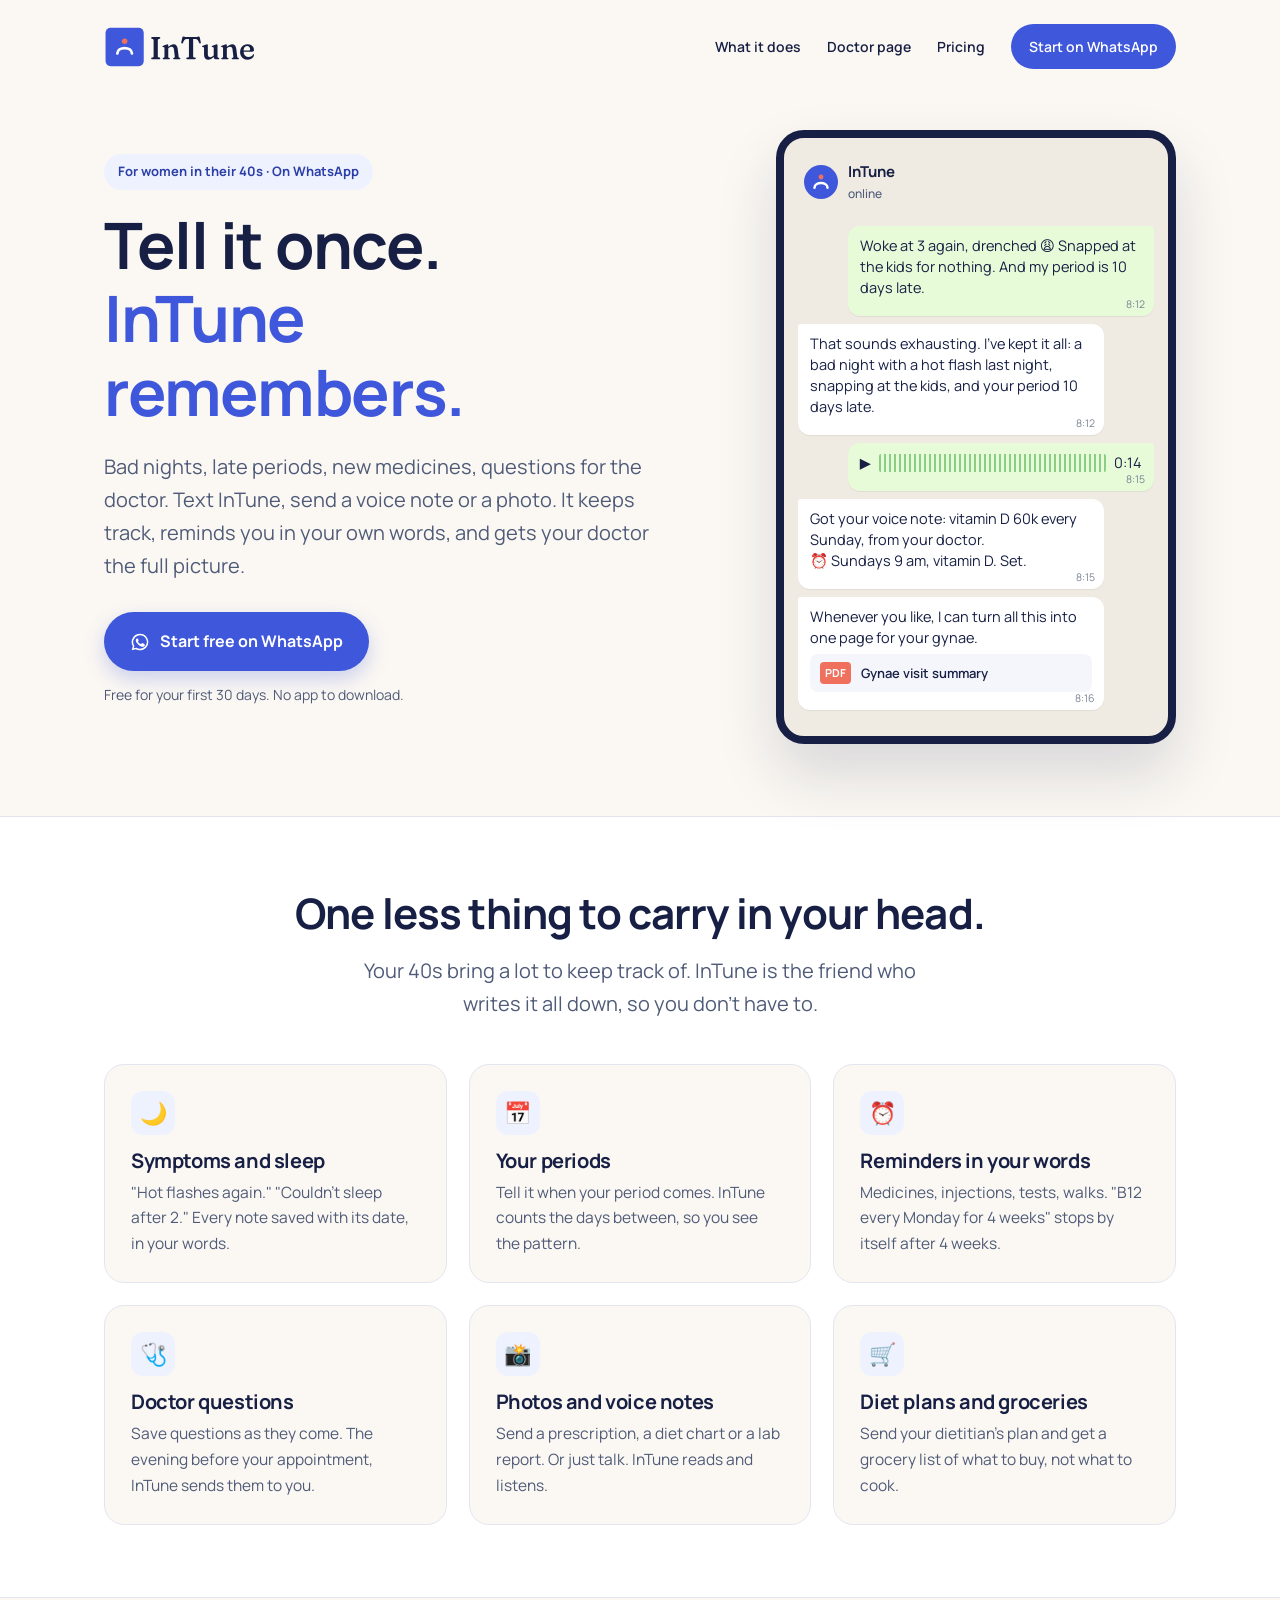
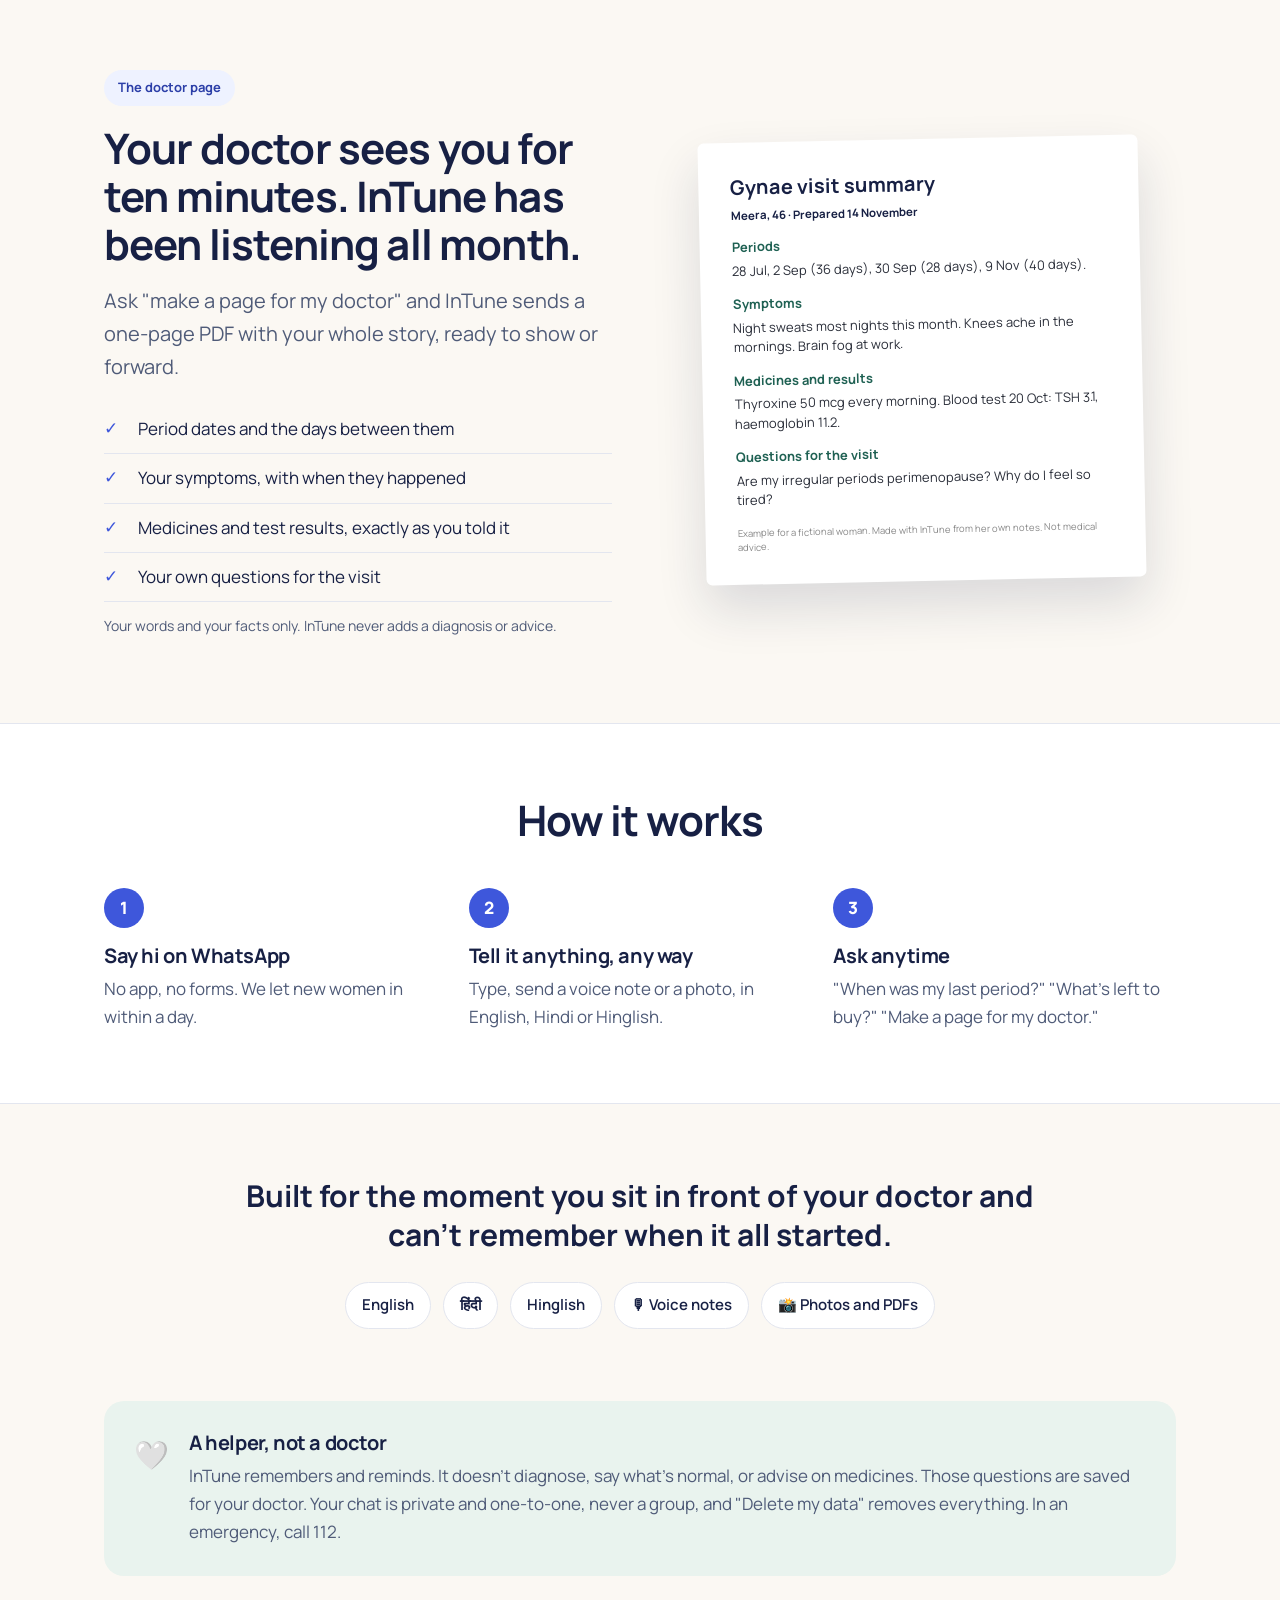
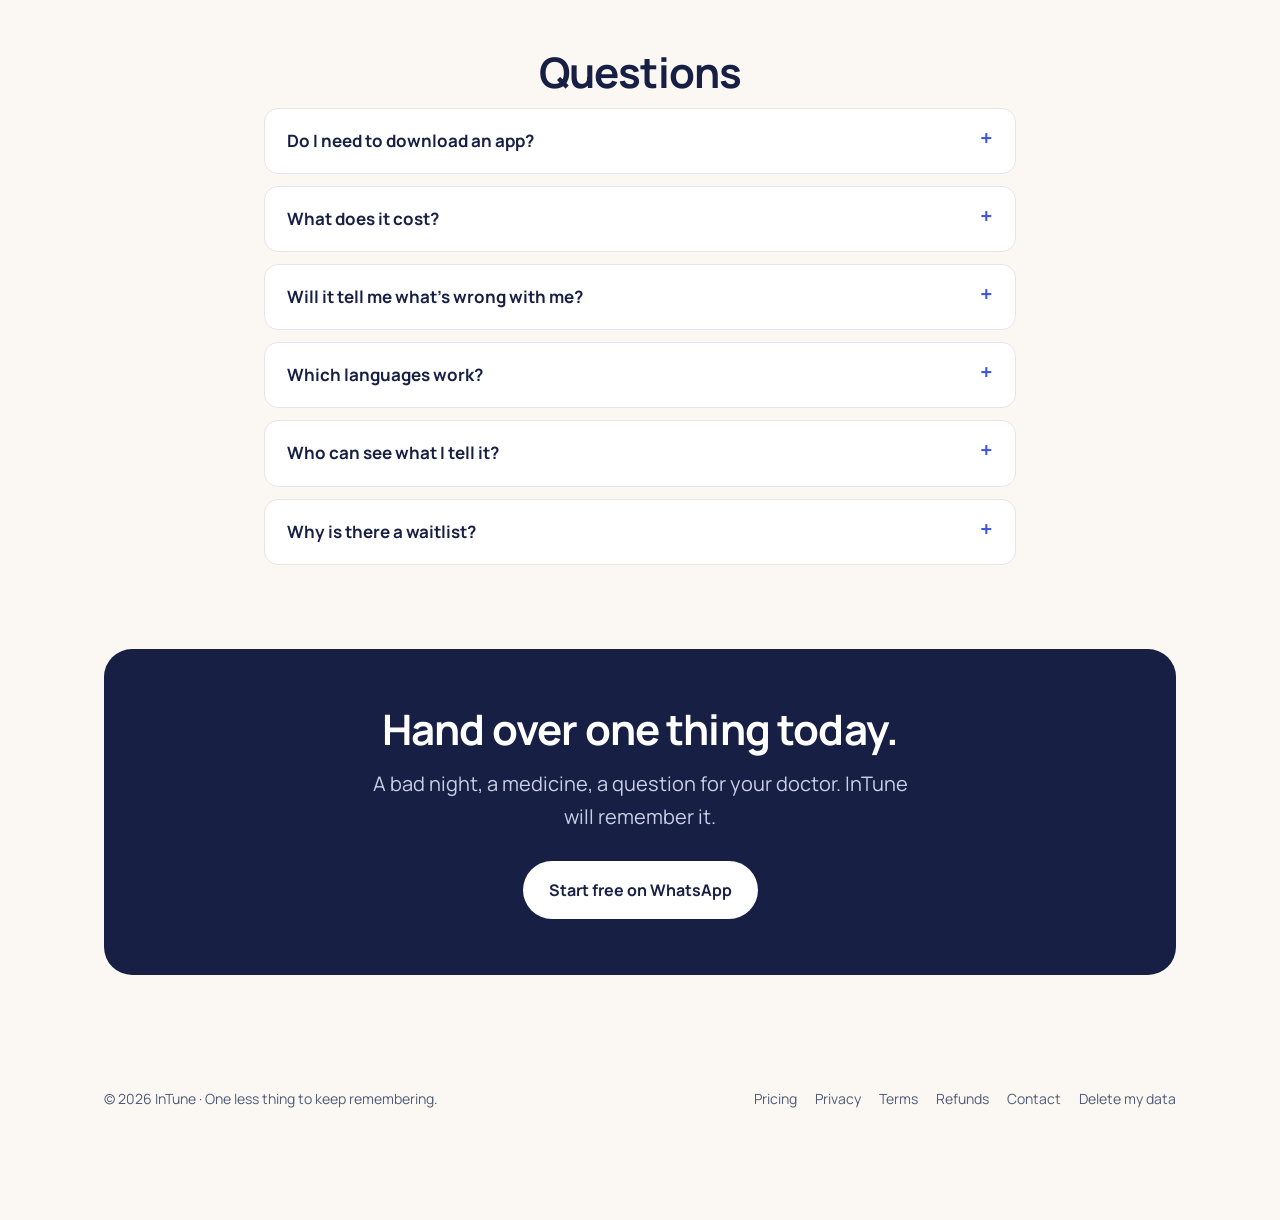
==== commit 1628dd99: "Gentler privacy wording on the home page and privacy page Co-Authored-By: Claude Opus 5.5 <noreply@a" ====
--- a/index.html
+++ b/index.html
@@ -105,7 +105,7 @@
   <div class="wrap">
     <div class="not">
       <div class="ico">🤍</div>
-      <div><h3>A helper, not a doctor</h3><p style="margin:8px 0 0;color:var(--muted)">InTune remembers and reminds. It doesn't diagnose, say what's normal, or advise on medicines. Those questions are saved for your doctor. Only you see your chats, and "Delete my data" removes everything. In an emergency, call 112.</p></div>
+      <div><h3>A helper, not a doctor</h3><p style="margin:8px 0 0;color:var(--muted)">InTune remembers and reminds. It doesn't diagnose, say what's normal, or advise on medicines. Those questions are saved for your doctor. Your chat is private and one-to-one, never a group, and "Delete my data" removes everything. In an emergency, call 112.</p></div>
     </div>
   </div>
 </section>
@@ -117,7 +117,7 @@
     <details><summary>What does it cost?</summary><p>Your first 30 days are free. After that it's ₹149 for 30 days, paid only if you choose to continue. No automatic renewal. <a href="/pricing.html">See pricing</a>.</p></details>
     <details><summary>Will it tell me what's wrong with me?</summary><p>No. InTune isn't a doctor and never gives medical advice. It keeps your notes and questions so you can get the most from your doctor.</p></details>
     <details><summary>Which languages work?</summary><p>English, Hindi and Hinglish, typed or as voice notes.</p></details>
-    <details><summary>Who can see what I tell it?</summary><p>Only you. InTune keeps your notes to remember them for you. Send "Delete my data" anytime to remove everything. <a href="/privacy.html">Privacy policy</a>.</p></details>
+    <details><summary>Who can see what I tell it?</summary><p>It's a private one-to-one chat, never a group. InTune keeps your notes only to remember them for you. Send "Delete my data" anytime to remove everything. <a href="/privacy.html">Privacy policy</a>.</p></details>
     <details><summary>Why is there a waitlist?</summary><p>We're letting women in a few at a time, so every conversation gets our attention. Most women get in within a day.</p></details>
   </div>
 </section>
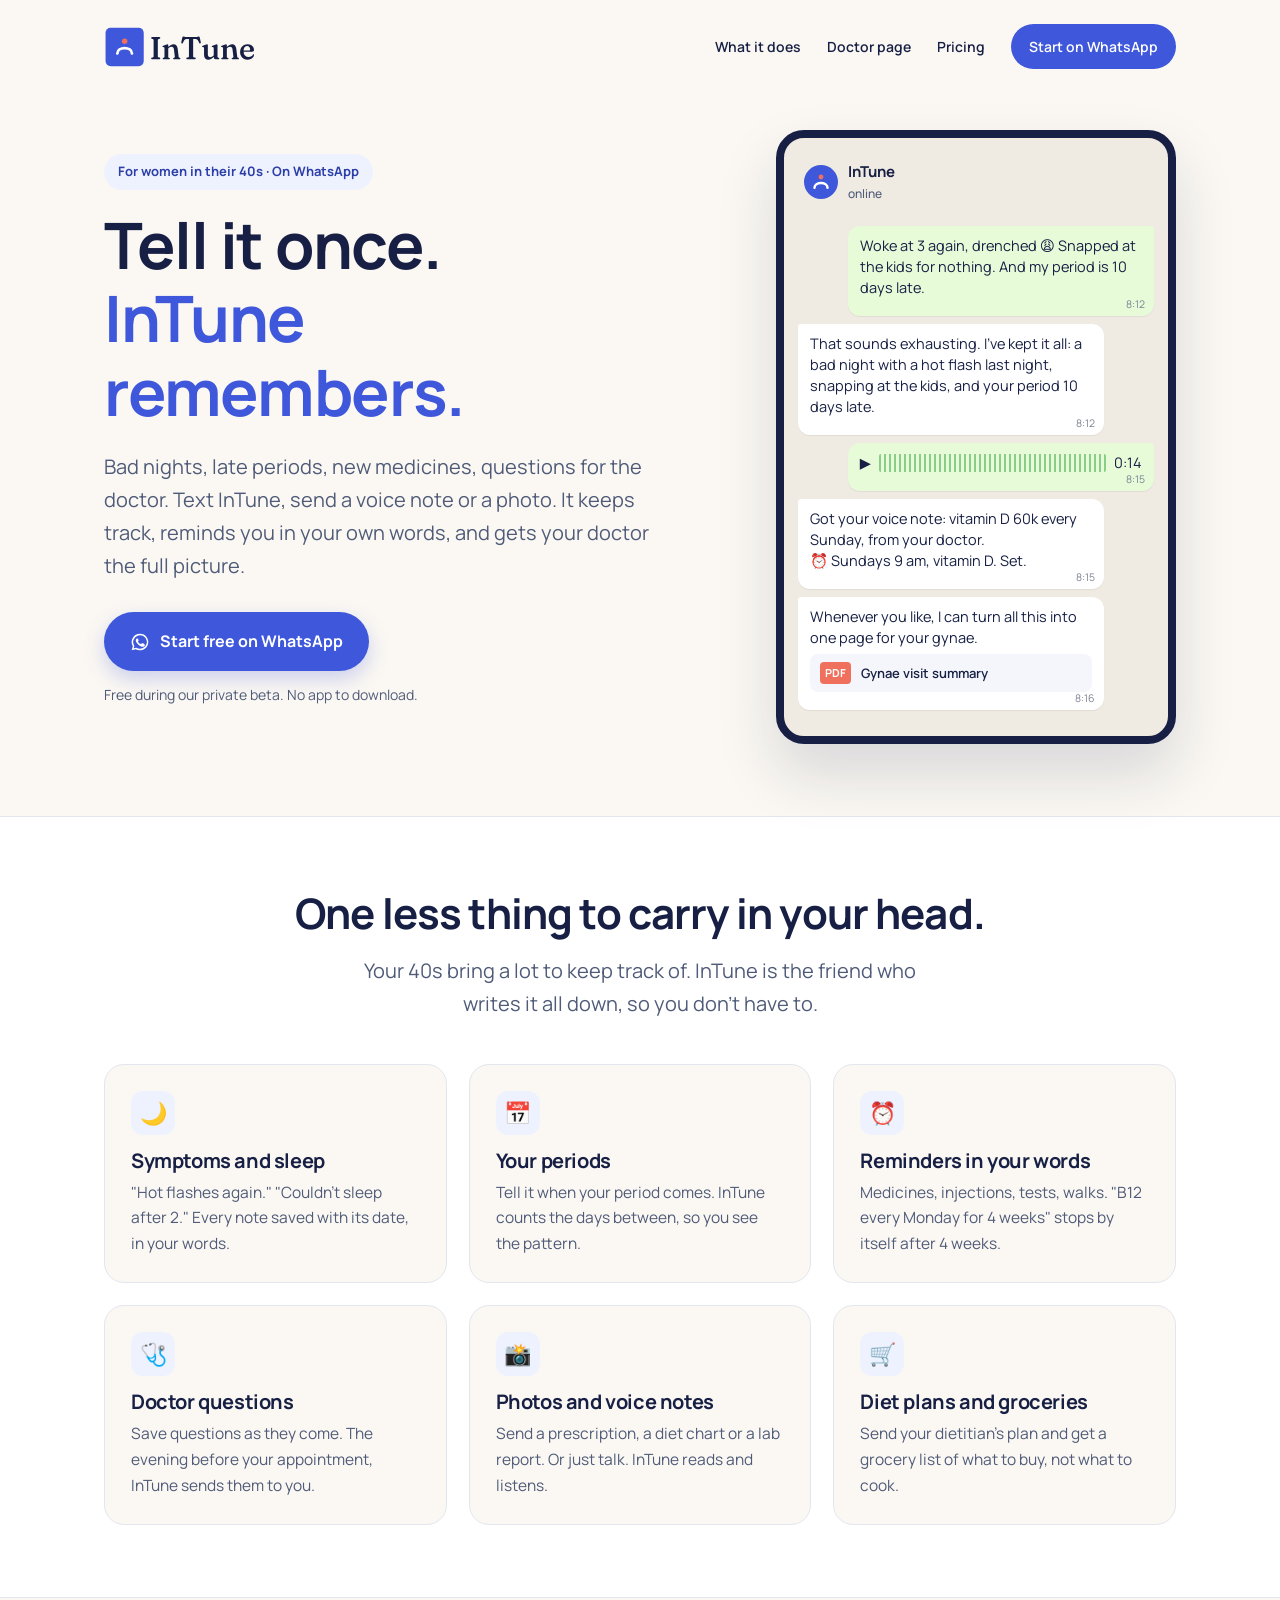
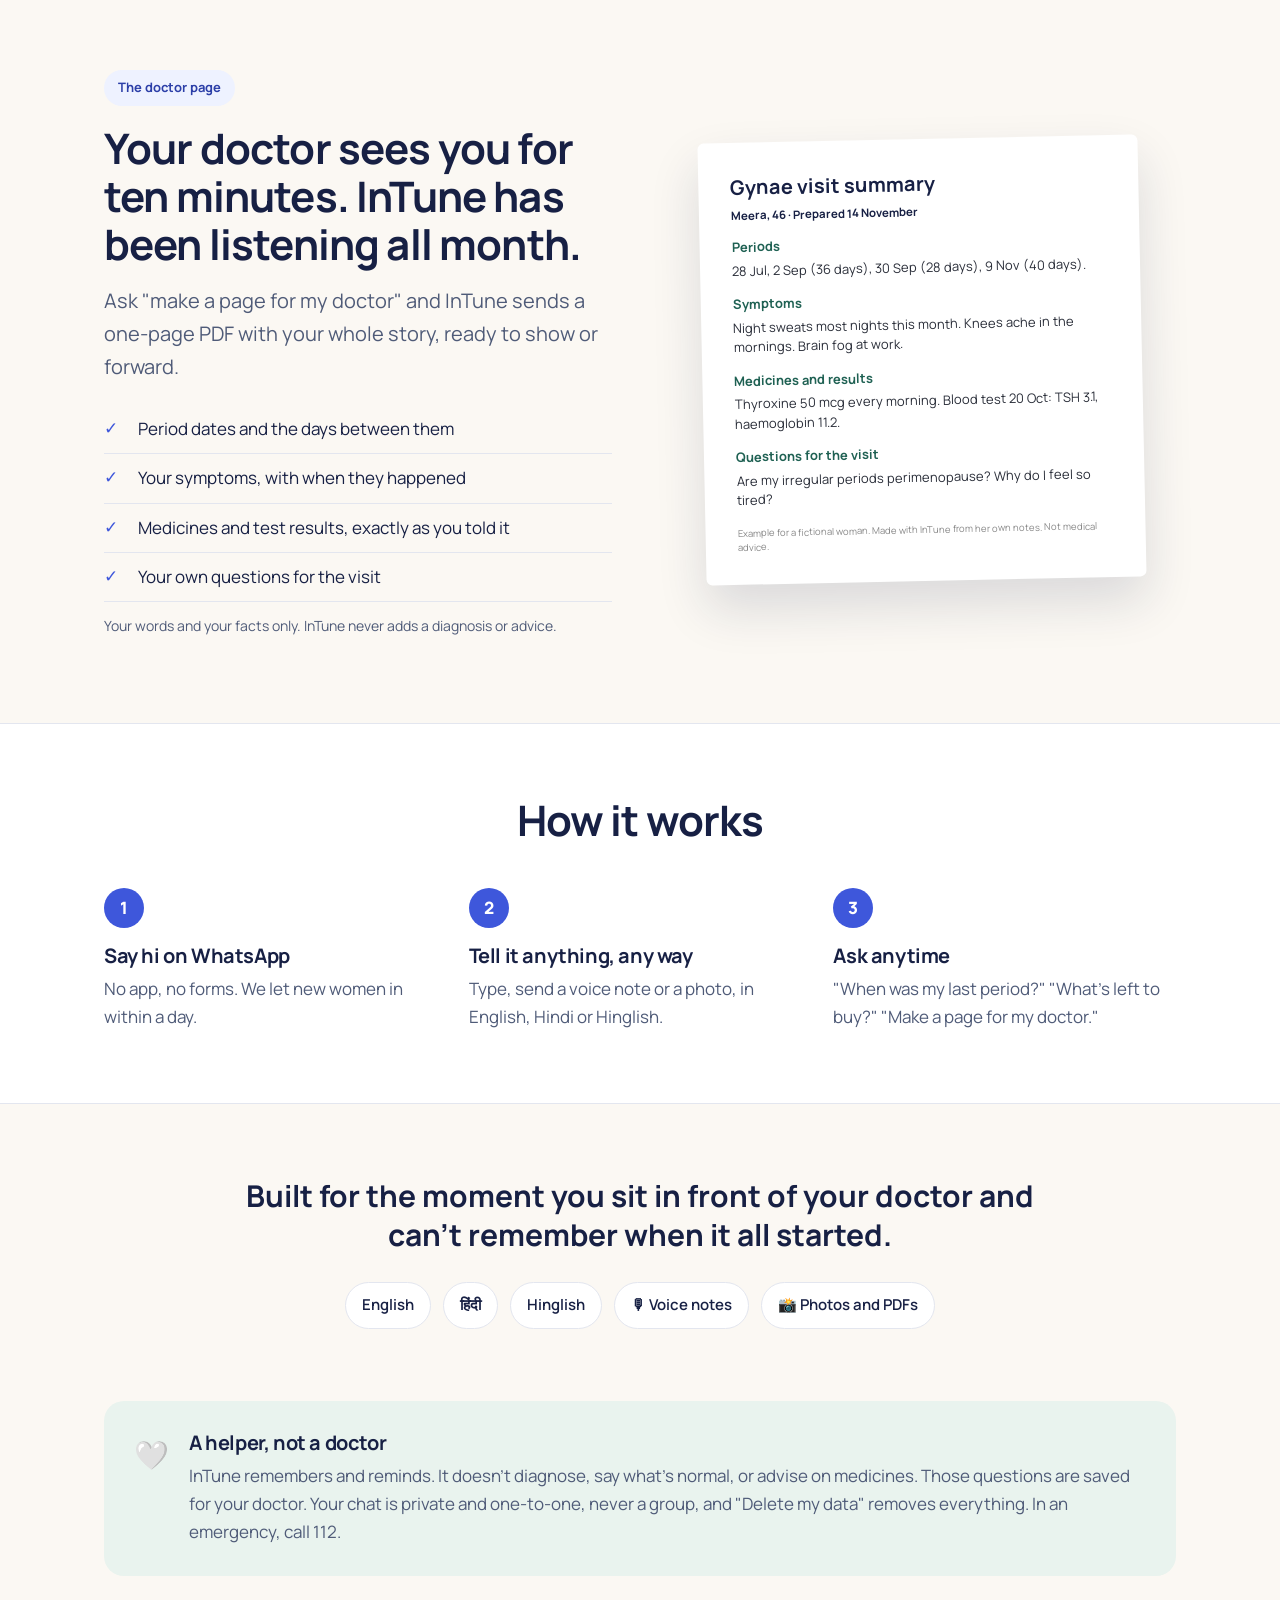
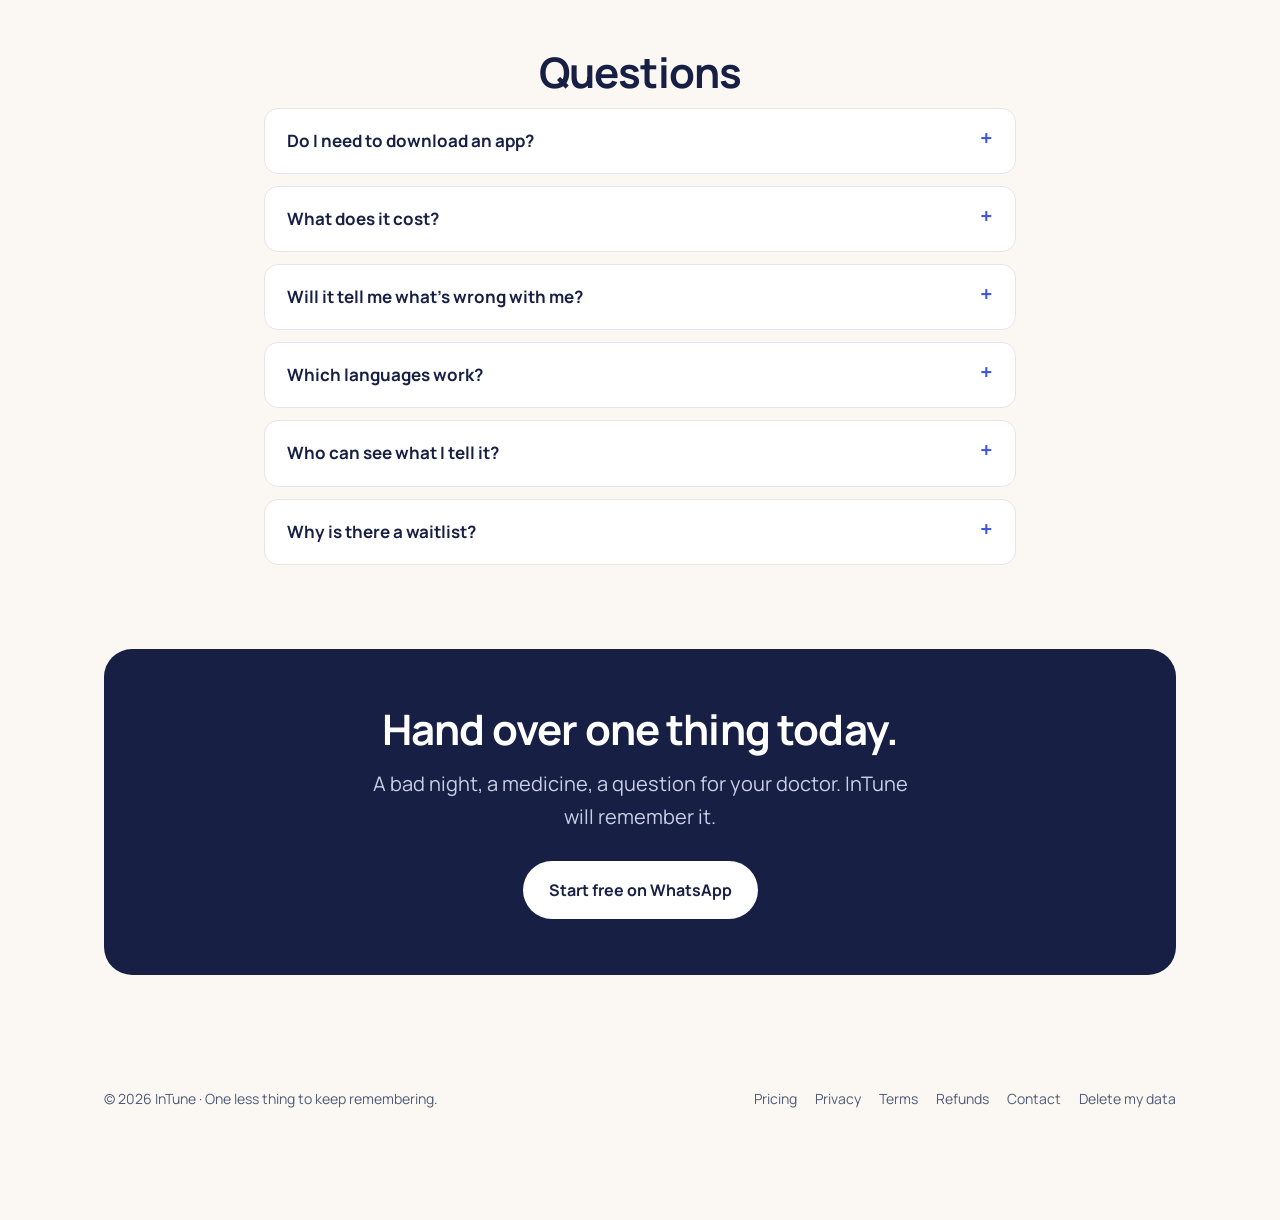
==== commit 9243802e: "Website: free during our private beta, no prices Co-Authored-By: Claude Opus 5.5 <noreply@anthropic." ====
--- a/index.html
+++ b/index.html
@@ -29,7 +29,7 @@
     <h1>Tell it once.<br><span class="accent">InTune remembers.</span></h1>
     <p class="lead">Bad nights, late periods, new medicines, questions for the doctor. Text InTune, send a voice note or a photo. It keeps track, reminds you in your own words, and gets your doctor the full picture.</p>
     <a class="btn" href="https://wa.me/918147494303?text=Hi"><svg viewBox="0 0 24 24" fill="currentColor" aria-hidden="true"><path d="M12 2a10 10 0 0 0-8.6 15.1L2 22l5-1.3A10 10 0 1 0 12 2Zm0 18.2a8.2 8.2 0 0 1-4.2-1.2l-.3-.2-3 .8.8-2.9-.2-.3A8.2 8.2 0 1 1 12 20.2Zm4.5-6.1c-.2-.1-1.5-.7-1.7-.8s-.4-.1-.6.1-.7.8-.8 1-.3.2-.5.1a6.7 6.7 0 0 1-3.3-2.9c-.2-.4.3-.4.8-1.3.1-.2 0-.3 0-.4l-.8-1.8c-.2-.5-.4-.4-.6-.4h-.5a1 1 0 0 0-.7.3 3 3 0 0 0-.9 2.2 5.2 5.2 0 0 0 1.1 2.8 11.9 11.9 0 0 0 4.6 4c1.7.7 2.4.8 3.2.7a2.8 2.8 0 0 0 1.8-1.3 2.3 2.3 0 0 0 .2-1.3c-.1-.1-.3-.2-.5-.3Z"/></svg>Start free on WhatsApp</a>
-    <p class="note">Free for your first 30 days. No app to download.</p>
+    <p class="note">Free during our private beta. No app to download.</p>
   </div>
   <div class="phone" aria-label="An example InTune conversation">
     <div class="bar"><img src="/pilot/brand/intune-profile.svg" alt=""><div>InTune<small>online</small></div></div>
@@ -114,7 +114,7 @@
   <div class="wrap" style="max-width:800px">
     <div class="center"><h2>Questions</h2></div>
     <details><summary>Do I need to download an app?</summary><p>No. InTune lives in WhatsApp. Say hi to +91 81474 94303 and you're on your way.</p></details>
-    <details><summary>What does it cost?</summary><p>Your first 30 days are free. After that it's ₹149 for 30 days, paid only if you choose to continue. No automatic renewal. <a href="/pricing.html">See pricing</a>.</p></details>
+    <details><summary>What does it cost?</summary><p>InTune is free while we're in a private beta. If that ever changes, we'll tell you first, and nothing is charged without your say.</p></details>
     <details><summary>Will it tell me what's wrong with me?</summary><p>No. InTune isn't a doctor and never gives medical advice. It keeps your notes and questions so you can get the most from your doctor.</p></details>
     <details><summary>Which languages work?</summary><p>English, Hindi and Hinglish, typed or as voice notes.</p></details>
     <details><summary>Who can see what I tell it?</summary><p>It's a private one-to-one chat, never a group. InTune keeps your notes only to remember them for you. Send "Delete my data" anytime to remove everything. <a href="/privacy.html">Privacy policy</a>.</p></details>
@@ -138,7 +138,7 @@
   <nav aria-label="Footer"><a href="/pricing.html">Pricing</a><a href="/privacy.html">Privacy</a><a href="/terms.html">Terms</a><a href="/refund.html">Refunds</a><a href="/contact.html">Contact</a><a href="/data-deletion.html">Delete my data</a></nav>
 </footer>
 </div>
-<aside class="sticky" aria-label="Start InTune"><div><b>Free for 30 days</b><span>On WhatsApp, no app</span></div><a class="btn" href="https://wa.me/918147494303?text=Hi">Start</a></aside>
+<aside class="sticky" aria-label="Start InTune"><div><b>Free in private beta</b><span>On WhatsApp, no app</span></div><a class="btn" href="https://wa.me/918147494303?text=Hi">Start</a></aside>
 <script src="/pilot/ad-entry.js" defer></script>
 </body>
 </html>
